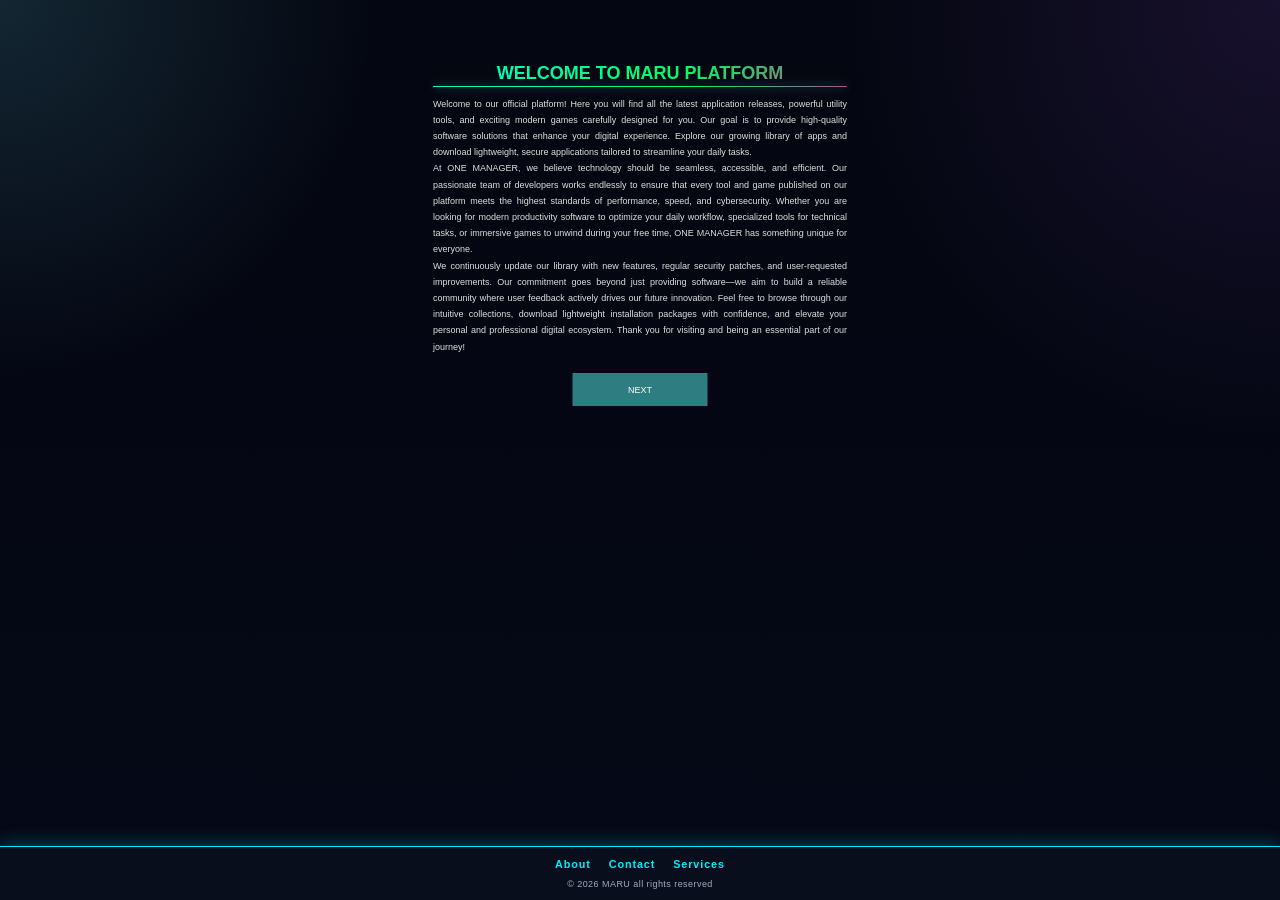
==== index.html @ 78927ab8 "Add files via upload" ====
<!DOCTYPE html>
<html lang="en">
<head>
<meta charset="UTF-8">
  <link rel="icon" type="image/webp" href="icon.webp">
<meta name="viewport" content="width=device-width, initial-scale=1.0">
<title>Home - MARU</title>
  <meta name="description" content="Explore and download top apps, utility tools, and exciting games created by ONE MANAGER.">
<meta name="keywords" content="ONE MANAGER, Apps, Utility Tools, Android Apps, Games">
<meta name="author" content="one manager">

<meta property="og:title" content="ONE MANAGER APPS">
<meta property="og:description" content="Discover powerful apps, utility tools, and modern games.">
<meta property="og:image" content="https://one-manager.github.io/com/icon.webp">
    <meta property="og:type" content="website">

  

<style>
*{
    margin:0;  
    box-sizing:border-box;
    font-family:Arial, sans-serif;
}

body{
    background:  
      radial-gradient(circle at top left, rgba(110,231,255,.14), transparent 24%),  
      radial-gradient(circle at top right, rgba(168,85,247,.12), transparent 28%),  
      linear-gradient(180deg, #040711 0%, #050816 100%);
    color:#fff;
    min-height: 100vh;
    display: flex;
    justify-content: center;
}

#content{
    height: 50vh;
    width: 50vh;
    margin:5vh 2vh;
    padding: 1vh;
}

.card{
    background: transparent;
    padding: 1vh;
}

/* --- Multi-color Moving Neon Text & Underline Animation --- */
.card h1 {
    text-align: center;
    margin-bottom: 1vh;
    font-size: 2vh;
    text-transform: uppercase;
    font-weight: bold;
    padding-bottom: .30vh;
    position: relative;
    display: inline-block;
    width: 100%;

    /* Neon Gradient for Text */
    background: linear-gradient(115deg, #00ffd5, #00ff66, #ff0099, #ff0000, #0000ff, #00ffd5);
    background-size: 300% 300%;
    -webkit-background-clip: text;
    -webkit-text-fill-color: transparent;
    animation: neonFlow 4s linear infinite;
}

/* Multi-color Moving Neon Underline */
.card h1::after {
    content: '';
    position: absolute;
    bottom: 0;
    left: 0;
    width: 100%;
    height: .10vh;
    border-radius: 2px;
    background: linear-gradient(115deg, #00ffd5, #00ff66, #ff0099, #ff0000, #0000ff, #00ffd5);
    background-size: 300% 300%;
    box-shadow: 0 0 10px rgba(0, 255, 213, 0.7), 0 0 20px rgba(255, 0, 153, 0.5);
    animation: neonFlow 4s linear infinite;
}

/* Keyframes for Left-to-Right Angle Movement */
@keyframes neonFlow {
    0% {
        background-position: 0% 50%;
    }
    100% {
        background-position: 300% 50%;
    }
}

.card p{
    line-height: 1.8;
    color: #e0e0e0;
    font-size: 1vh;
    text-align: justify;
}



  .btn_apps {
    position: absolute;   
    width: 15vh;
    margin: 1vh 0;
    left: 50%;
    transform: translateX(-50%);
    aspect-ratio: 20/5;
    background: rgba(55,155,157,.8);
    border: none;
    font-size: 1vh;
    text-transform: uppercase;
    color: #fff;
  }
  .btn_apps:active {
    opacity: .5;
  }
</style>

</head>
<body>



<div id="content">
    <div class="card">
    <h1>Welcome To MARU Platform</h1>
    <p>Welcome to our official platform! Here you will find all the latest application releases, powerful utility tools, and exciting modern games carefully designed for you. Our goal is to provide high-quality software solutions that enhance your digital experience. Explore our growing library of apps and download lightweight, secure applications tailored to streamline your daily tasks.</p>
    
    <p>At ONE MANAGER, we believe technology should be seamless, accessible, and efficient. Our passionate team of developers works endlessly to ensure that every tool and game published on our platform meets the highest standards of performance, speed, and cybersecurity. Whether you are looking for modern productivity software to optimize your daily workflow, specialized tools for technical tasks, or immersive games to unwind during your free time, ONE MANAGER has something unique for everyone.</p>

    <p>We continuously update our library with new features, regular security patches, and user-requested improvements. Our commitment goes beyond just providing software—we aim to build a reliable community where user feedback actively drives our future innovation. Feel free to browse through our intuitive collections, download lightweight installation packages with confidence, and elevate your personal and professional digital ecosystem. Thank you for visiting and being an essential part of our journey!</p>
</div>

  <button class="btn_apps" onclick="location.href = 'apps.html'">next</button>
</div>    
    <script src="footer.js"></script>

<script>
    
</script>

</body>
</html>
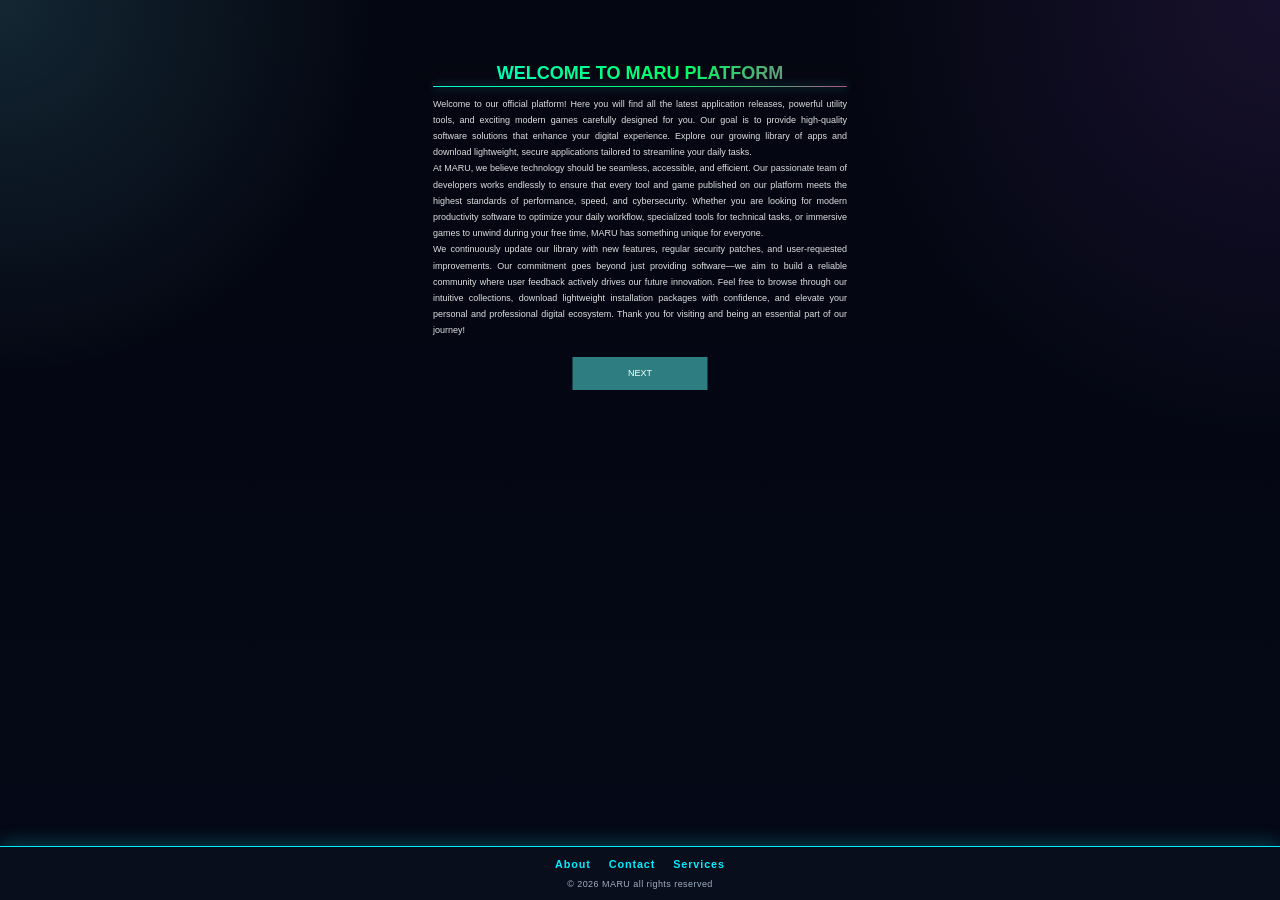
==== commit 05752550: "Update index.html" ====
--- a/index.html
+++ b/index.html
@@ -5,13 +5,13 @@
   <link rel="icon" type="image/webp" href="icon.webp">
 <meta name="viewport" content="width=device-width, initial-scale=1.0">
 <title>Home - MARU</title>
-  <meta name="description" content="Explore and download top apps, utility tools, and exciting games created by ONE MANAGER.">
-<meta name="keywords" content="ONE MANAGER, Apps, Utility Tools, Android Apps, Games">
-<meta name="author" content="one manager">
+  <meta name="description" content="Explore and download top apps, utility tools, and exciting games created by MARU.">
+<meta name="keywords" content="MARU, Apps, Utility Tools, Android Apps, Games">
+<meta name="author" content="MARU">
 
-<meta property="og:title" content="ONE MANAGER APPS">
+<meta property="og:title" content="MARU APPS">
 <meta property="og:description" content="Discover powerful apps, utility tools, and modern games.">
-<meta property="og:image" content="https://one-manager.github.io/com/icon.webp">
+<meta property="og:image" content="https://one-manager.github.io/icon.webp">
     <meta property="og:type" content="website">
 
   
@@ -128,7 +128,7 @@
     <h1>Welcome To MARU Platform</h1>
     <p>Welcome to our official platform! Here you will find all the latest application releases, powerful utility tools, and exciting modern games carefully designed for you. Our goal is to provide high-quality software solutions that enhance your digital experience. Explore our growing library of apps and download lightweight, secure applications tailored to streamline your daily tasks.</p>
     
-    <p>At ONE MANAGER, we believe technology should be seamless, accessible, and efficient. Our passionate team of developers works endlessly to ensure that every tool and game published on our platform meets the highest standards of performance, speed, and cybersecurity. Whether you are looking for modern productivity software to optimize your daily workflow, specialized tools for technical tasks, or immersive games to unwind during your free time, ONE MANAGER has something unique for everyone.</p>
+    <p>At MARU, we believe technology should be seamless, accessible, and efficient. Our passionate team of developers works endlessly to ensure that every tool and game published on our platform meets the highest standards of performance, speed, and cybersecurity. Whether you are looking for modern productivity software to optimize your daily workflow, specialized tools for technical tasks, or immersive games to unwind during your free time, MARU has something unique for everyone.</p>
 
     <p>We continuously update our library with new features, regular security patches, and user-requested improvements. Our commitment goes beyond just providing software—we aim to build a reliable community where user feedback actively drives our future innovation. Feel free to browse through our intuitive collections, download lightweight installation packages with confidence, and elevate your personal and professional digital ecosystem. Thank you for visiting and being an essential part of our journey!</p>
 </div>
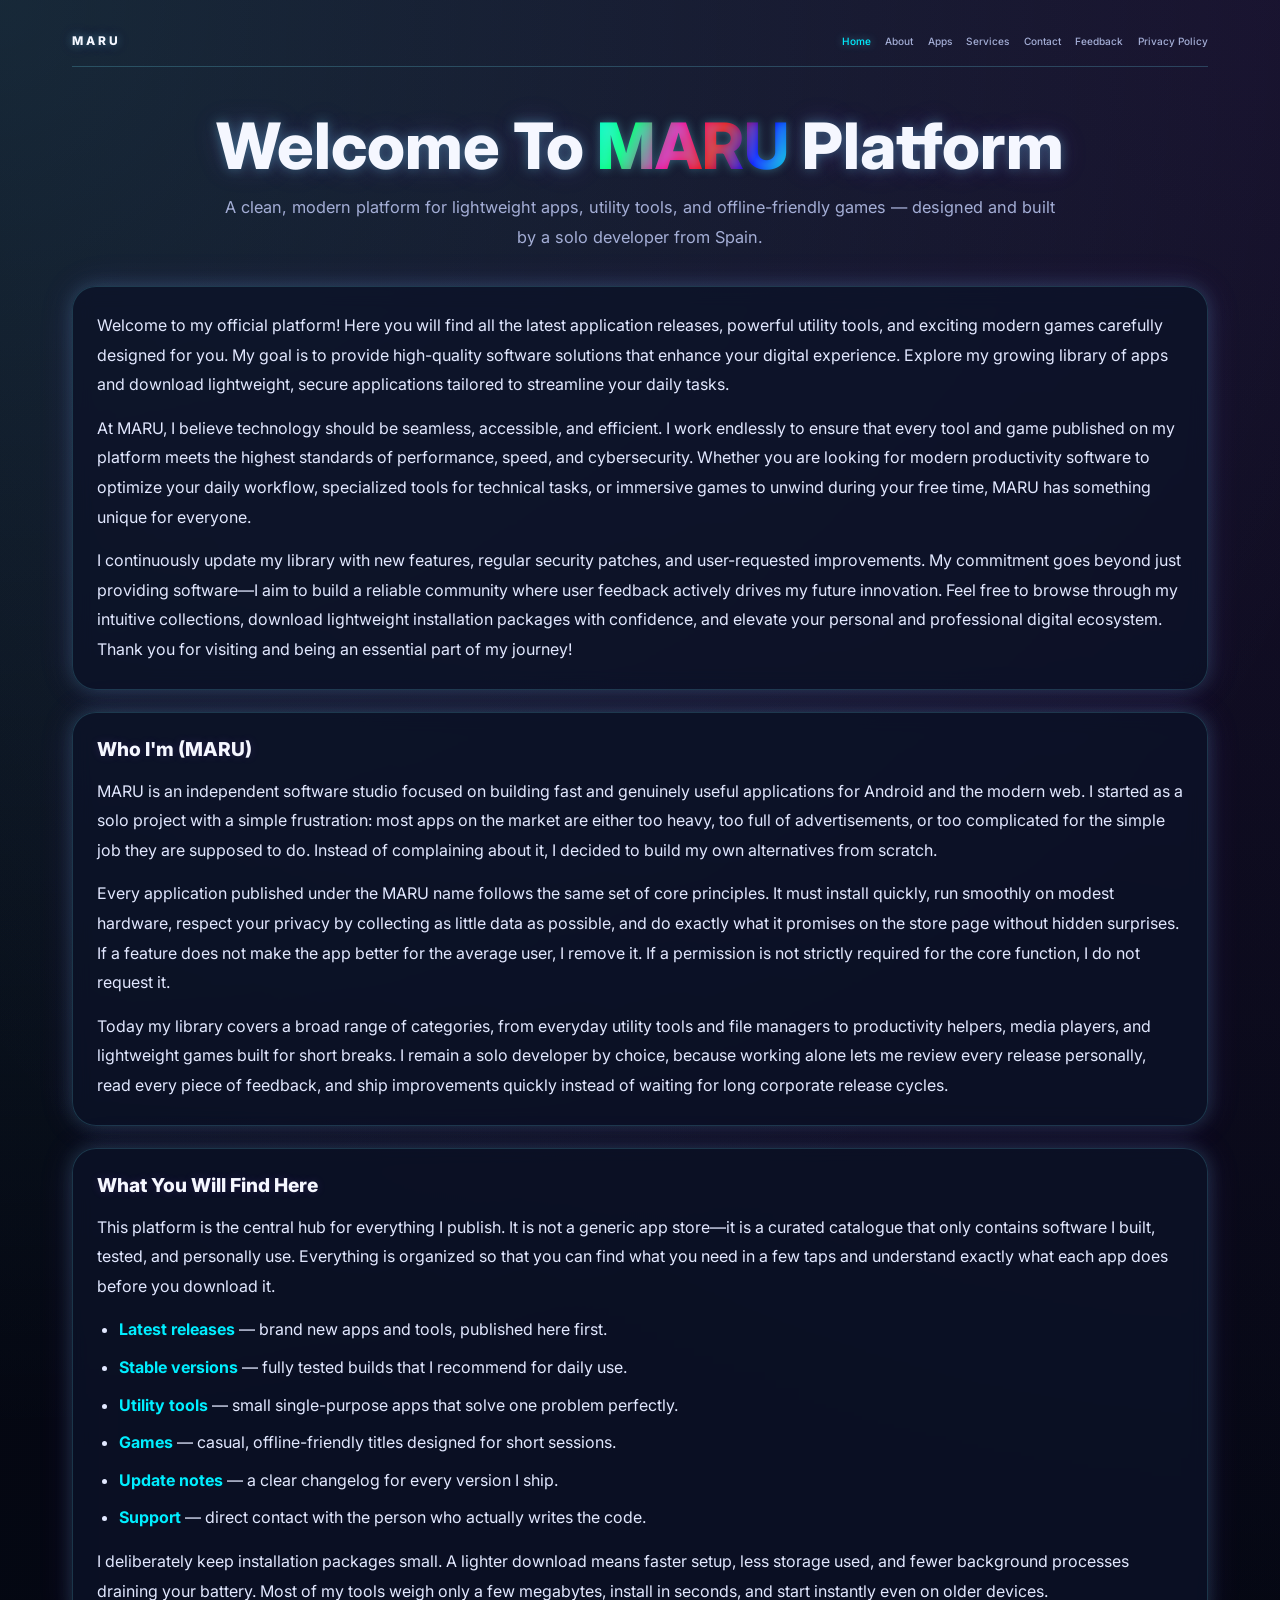
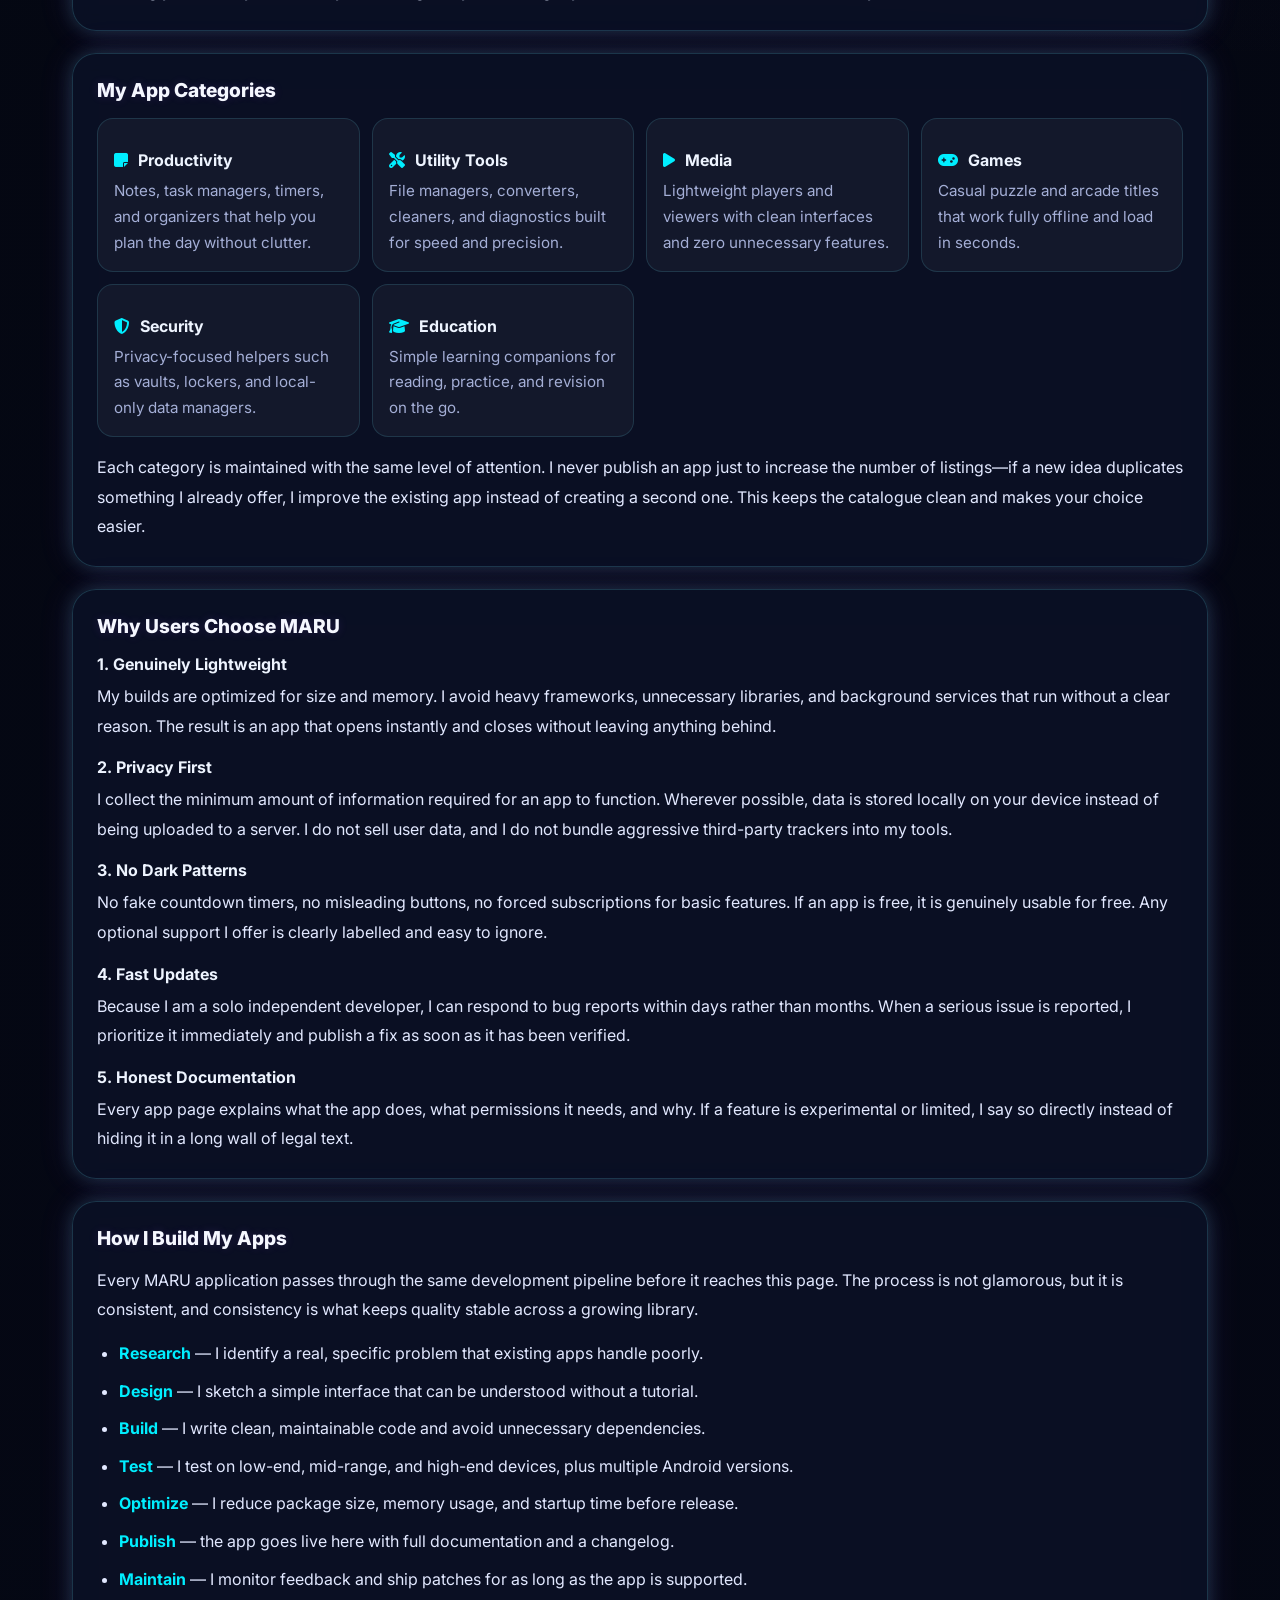
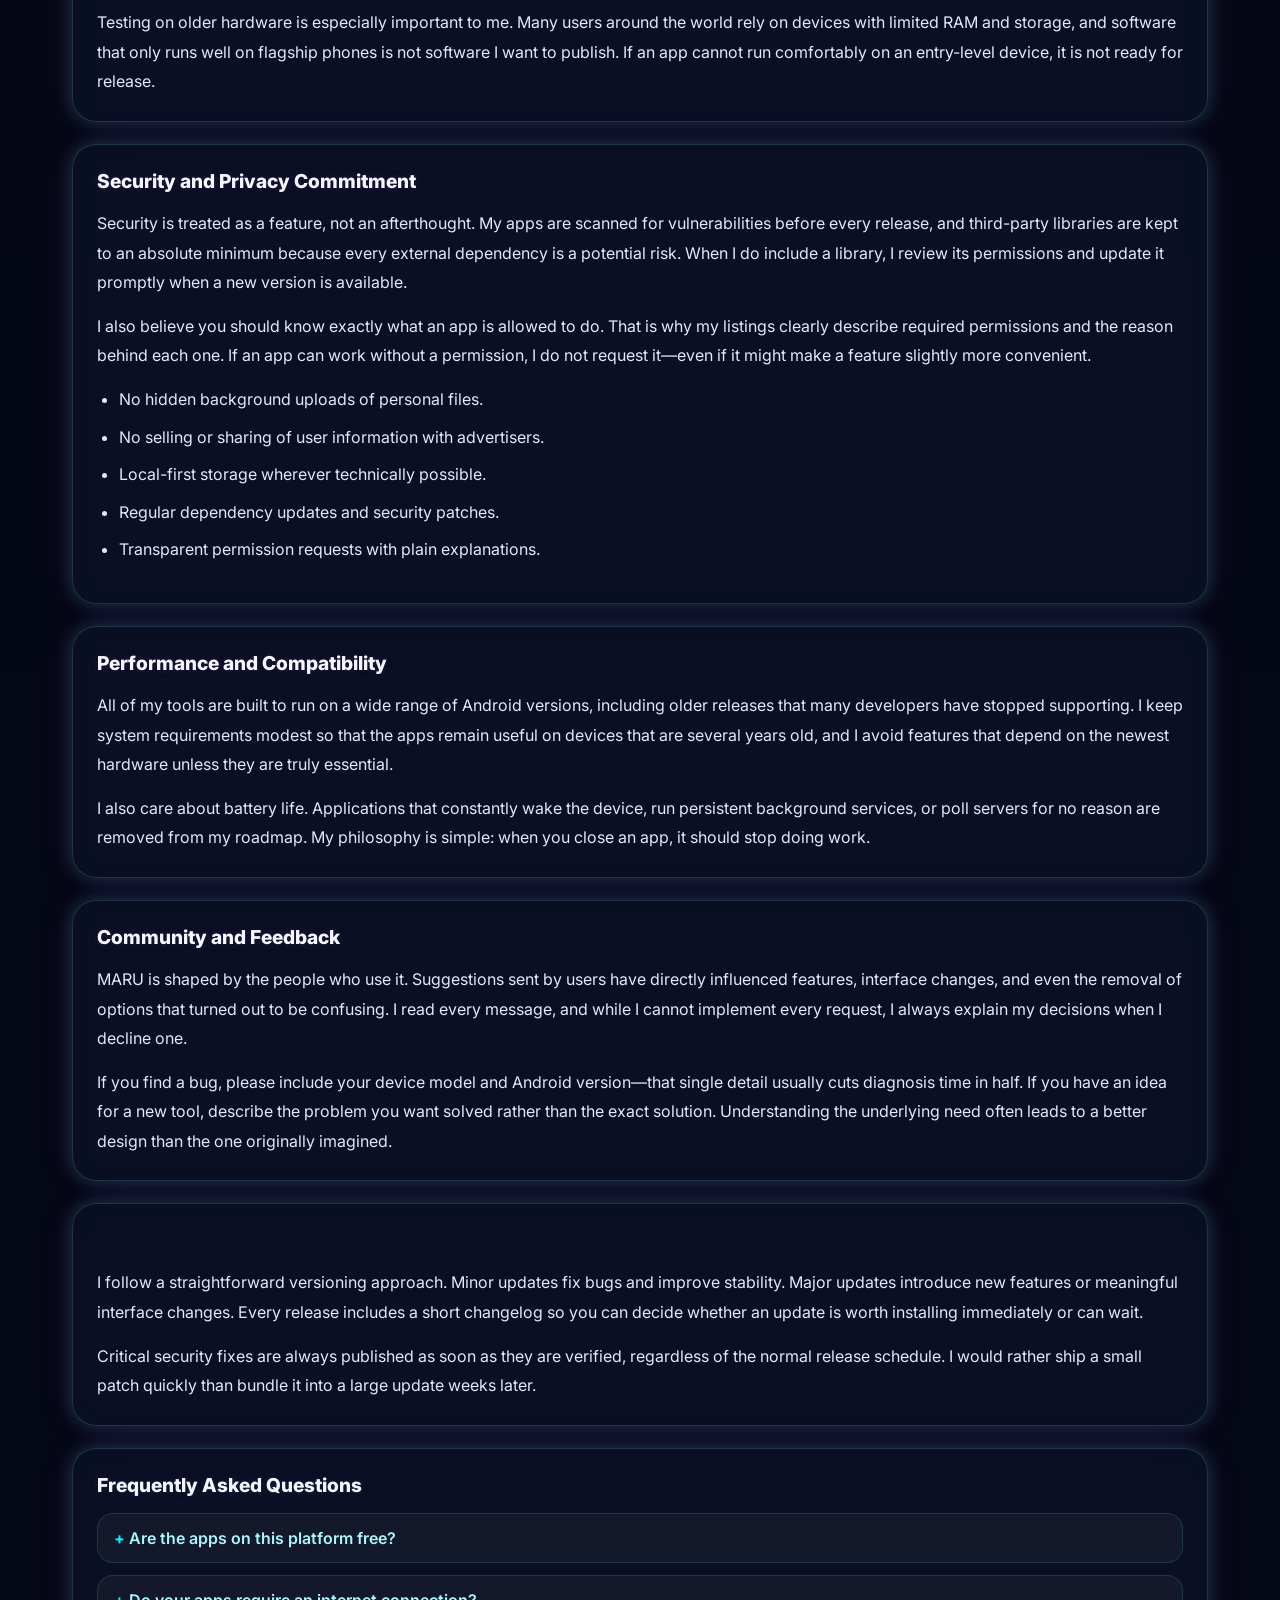
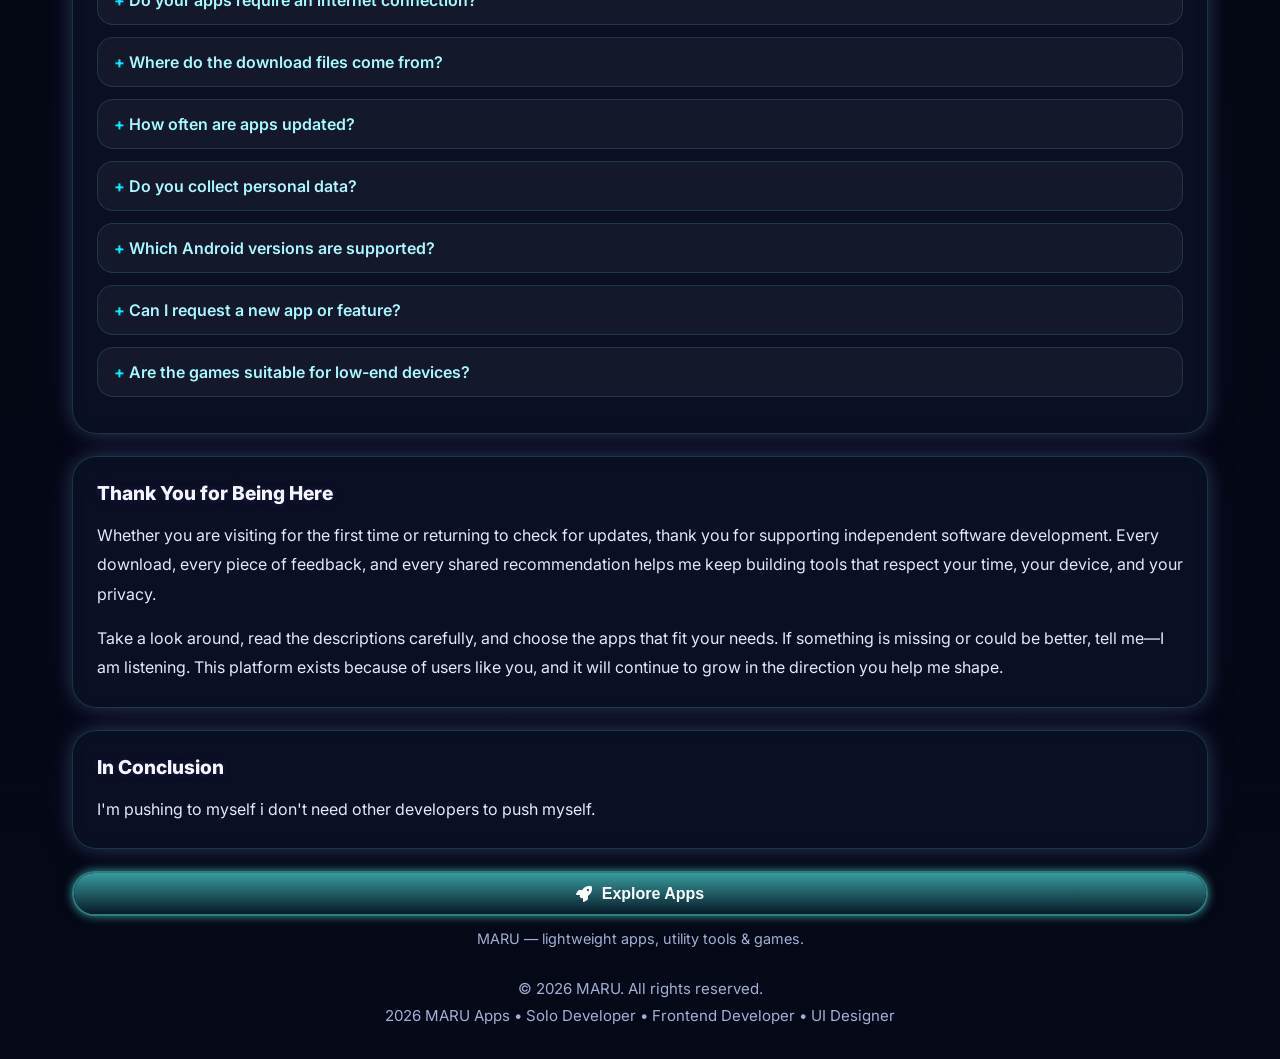
==== commit b299d848: "Add files via upload" ====
--- a/index.html
+++ b/index.html
@@ -1,6 +1,8 @@
 <!DOCTYPE html>
 <html lang="en">
 <head>
+    <script async src="https://pagead2.googlesyndication.com/pagead/js/adsbygoogle.js?client=ca-pub-3548833231206197"
+     crossorigin="anonymous"></script>
 <meta charset="UTF-8">
   <link rel="icon" type="image/webp" href="icon.webp">
 <meta name="viewport" content="width=device-width, initial-scale=1.0">
@@ -12,134 +14,405 @@
 <meta property="og:title" content="MARU APPS">
 <meta property="og:description" content="Discover powerful apps, utility tools, and modern games.">
 <meta property="og:image" content="https://one-manager.github.io/icon.webp">
-    <meta property="og:type" content="website">
-
-  
-
-<style>
-*{
-    margin:0;  
-    box-sizing:border-box;
-    font-family:Arial, sans-serif;
-}
-
-body{
-    background:  
-      radial-gradient(circle at top left, rgba(110,231,255,.14), transparent 24%),  
-      radial-gradient(circle at top right, rgba(168,85,247,.12), transparent 28%),  
-      linear-gradient(180deg, #040711 0%, #050816 100%);
-    color:#fff;
-    min-height: 100vh;
-    display: flex;
-    justify-content: center;
-}
-
-#content{
-    height: 50vh;
-    width: 50vh;
-    margin:5vh 2vh;
-    padding: 1vh;
-}
-
-.card{
-    background: transparent;
-    padding: 1vh;
-}
-
-/* --- Multi-color Moving Neon Text & Underline Animation --- */
-.card h1 {
-    text-align: center;
-    margin-bottom: 1vh;
-    font-size: 2vh;
-    text-transform: uppercase;
-    font-weight: bold;
-    padding-bottom: .30vh;
-    position: relative;
-    display: inline-block;
-    width: 100%;
-
-    /* Neon Gradient for Text */
-    background: linear-gradient(115deg, #00ffd5, #00ff66, #ff0099, #ff0000, #0000ff, #00ffd5);
-    background-size: 300% 300%;
-    -webkit-background-clip: text;
-    -webkit-text-fill-color: transparent;
-    animation: neonFlow 4s linear infinite;
-}
-
-/* Multi-color Moving Neon Underline */
-.card h1::after {
-    content: '';
-    position: absolute;
-    bottom: 0;
-    left: 0;
-    width: 100%;
-    height: .10vh;
-    border-radius: 2px;
-    background: linear-gradient(115deg, #00ffd5, #00ff66, #ff0099, #ff0000, #0000ff, #00ffd5);
-    background-size: 300% 300%;
-    box-shadow: 0 0 10px rgba(0, 255, 213, 0.7), 0 0 20px rgba(255, 0, 153, 0.5);
-    animation: neonFlow 4s linear infinite;
-}
-
-/* Keyframes for Left-to-Right Angle Movement */
-@keyframes neonFlow {
-    0% {
-        background-position: 0% 50%;
-    }
-    100% {
-        background-position: 300% 50%;
-    }
-}
-
-.card p{
-    line-height: 1.8;
-    color: #e0e0e0;
-    font-size: 1vh;
-    text-align: justify;
-}
-
-
-
-  .btn_apps {
-    position: absolute;   
-    width: 15vh;
-    margin: 1vh 0;
-    left: 50%;
-    transform: translateX(-50%);
-    aspect-ratio: 20/5;
-    background: rgba(55,155,157,.8);
-    border: none;
-    font-size: 1vh;
-    text-transform: uppercase;
-    color: #fff;
-  }
-  .btn_apps:active {
-    opacity: .5;
-  }
-</style>
-
+<meta property="og:type" content="website">
+
+  <!-- Fonts + Font Awesome (same as about.html) -->
+  <link rel="preconnect" href="https://fonts.googleapis.com">
+  <link rel="preconnect" href="https://fonts.gstatic.com" crossorigin>
+  <link href="https://fonts.googleapis.com/css2?family=Inter:wght@300;400;500;600;700;800&display=swap" rel="stylesheet">
+  <link rel="stylesheet" href="https://cdnjs.cloudflare.com/ajax/libs/font-awesome/6.5.0/css/all.min.css">
+
+  <!-- about.css -->
+  <link rel="stylesheet" href="main.css"/>
+
+  <style>
+    /* Active nav */
+    .nav a.active{
+      color: var(--neon);
+      text-shadow: 0 0 8px rgba(110,231,255,.45);
+    }
+
+    /* Card spacing between paragraphs */
+    .card .text{ margin-bottom: 14px; }
+    .card .text:last-child{ margin-bottom: 0; }
+
+    /* h3 inside cards */
+    .card h3{
+      font-size: 1rem;
+      font-weight: 700;
+      margin: 16px 0 8px;
+      color: #eef4ff;
+    }
+    .card h3 i{ color: var(--neon); margin-right: 6px; }
+
+    /* UL lists inside cards */
+    .card ul{
+      padding-left: 22px;
+      margin: 10px 0 14px;
+      color: #e2e8ff;
+      line-height: 1.85;
+      font-size: 1rem;
+    }
+    .card ul li{ margin-bottom: 8px; }
+    .card ul li strong{ color: var(--neon); }
+
+    /* FAQ details */
+    .card details{
+      background: rgba(255,255,255,.04);
+      border: 1px solid rgba(110,231,255,.14);
+      border-radius: 16px;
+      padding: 14px 16px;
+      margin-bottom: 12px;
+    }
+    .card details[open]{
+      border-color: rgba(0,255,213,.4);
+      box-shadow: 0 0 14px rgba(0,255,213,.08);
+    }
+    .card summary{
+      cursor: pointer;
+      font-weight: 600;
+      color: #a9f7ff;
+      list-style: none;
+      outline: none;
+    }
+    .card summary::-webkit-details-marker{ display: none; }
+    .card summary::before{ content: '+ '; color: var(--neon); font-weight: 700; }
+    .card details[open] summary::before{ content: '– '; }
+    .card details p{
+      margin: 10px 0 0;
+      color: var(--muted);
+      line-height: 1.75;
+      font-size: .95rem;
+    }
+
+    /* Categories multi-column */
+    .card .list.categories{
+      grid-template-columns: repeat(auto-fit, minmax(220px, 1fr));
+    }
+  </style>
 </head>
 <body>
 
-
-
-<div id="content">
-    <div class="card">
-    <h1>Welcome To MARU Platform</h1>
-    <p>Welcome to our official platform! Here you will find all the latest application releases, powerful utility tools, and exciting modern games carefully designed for you. Our goal is to provide high-quality software solutions that enhance your digital experience. Explore our growing library of apps and download lightweight, secure applications tailored to streamline your daily tasks.</p>
-    
-    <p>At MARU, we believe technology should be seamless, accessible, and efficient. Our passionate team of developers works endlessly to ensure that every tool and game published on our platform meets the highest standards of performance, speed, and cybersecurity. Whether you are looking for modern productivity software to optimize your daily workflow, specialized tools for technical tasks, or immersive games to unwind during your free time, MARU has something unique for everyone.</p>
-
-    <p>We continuously update our library with new features, regular security patches, and user-requested improvements. Our commitment goes beyond just providing software—we aim to build a reliable community where user feedback actively drives our future innovation. Feel free to browse through our intuitive collections, download lightweight installation packages with confidence, and elevate your personal and professional digital ecosystem. Thank you for visiting and being an essential part of our journey!</p>
+<div class="container">
+
+    <!-- ================= TOPBAR (100% about.html) ================= -->
+    <div class="topbar">
+        <div class="logo">MARU</div>
+        <div class="nav">
+            <a href="index.html" class="active">Home</a>
+            <a href="about.html">About</a>
+            <a href="apps.html">Apps</a>
+            <a href="services.html">Services</a>
+            <a href="contact.html">Contact</a>
+            <a href="feedback.html">Feedback</a>
+          <a href="privacypolicy.html">Privacy Policy</a>
+        </div>
+    </div>
+
+    <!-- ================= HERO ================= -->
+    <section class="hero">
+        <h1 class="we">Welcome To <span class="highlight">MARU</span> Platform</h1>
+        <p>A clean, modern platform for lightweight apps, utility tools, and offline-friendly games — designed and built by a solo developer from Spain.</p>
+    </section>
+
+    <!-- ================= 1. WELCOME INTRO ================= -->
+    <section class="grid" style="grid-template-columns:1fr">
+        <div class="card">
+            <p class="text">Welcome to my official platform! Here you will find all the latest application releases, powerful utility tools, and exciting modern games carefully designed for you. My goal is to provide high-quality software solutions that enhance your digital experience. Explore my growing library of apps and download lightweight, secure applications tailored to streamline your daily tasks.</p>
+
+            <p class="text">At MARU, I believe technology should be seamless, accessible, and efficient. I work endlessly to ensure that every tool and game published on my platform meets the highest standards of performance, speed, and cybersecurity. Whether you are looking for modern productivity software to optimize your daily workflow, specialized tools for technical tasks, or immersive games to unwind during your free time, MARU has something unique for everyone.</p>
+
+            <p class="text">I continuously update my library with new features, regular security patches, and user-requested improvements. My commitment goes beyond just providing software&mdash;I aim to build a reliable community where user feedback actively drives my future innovation. Feel free to browse through my intuitive collections, download lightweight installation packages with confidence, and elevate your personal and professional digital ecosystem. Thank you for visiting and being an essential part of my journey!</p>
+        </div>
+    </section>
+
+    <!-- ================= 2. WHO I'M ================= -->
+    <section class="grid" style="grid-template-columns:1fr;margin-top:22px;">
+        <div class="card">
+            <h2 class="section-title">Who I'm (MARU)</h2>
+
+            <p class="text">MARU is an independent software studio focused on building fast and genuinely useful applications for Android and the modern web. I started as a solo project with a simple frustration: most apps on the market are either too heavy, too full of advertisements, or too complicated for the simple job they are supposed to do. Instead of complaining about it, I decided to build my own alternatives from scratch.</p>
+
+            <p class="text">Every application published under the MARU name follows the same set of core principles. It must install quickly, run smoothly on modest hardware, respect your privacy by collecting as little data as possible, and do exactly what it promises on the store page without hidden surprises. If a feature does not make the app better for the average user, I remove it. If a permission is not strictly required for the core function, I do not request it.</p>
+
+            <p class="text">Today my library covers a broad range of categories, from everyday utility tools and file managers to productivity helpers, media players, and lightweight games built for short breaks. I remain a solo developer by choice, because working alone lets me review every release personally, read every piece of feedback, and ship improvements quickly instead of waiting for long corporate release cycles.</p>
+        </div>
+    </section>
+
+    <!-- ================= 3. WHAT YOU WILL FIND ================= -->
+    <section class="grid" style="grid-template-columns:1fr;margin-top:22px;">
+        <div class="card">
+            <h2 class="section-title">What You Will Find Here</h2>
+
+            <p class="text">This platform is the central hub for everything I publish. It is not a generic app store&mdash;it is a curated catalogue that only contains software I built, tested, and personally use. Everything is organized so that you can find what you need in a few taps and understand exactly what each app does before you download it.</p>
+
+            <ul>
+                <li><strong>Latest releases</strong> &mdash; brand new apps and tools, published here first.</li>
+                <li><strong>Stable versions</strong> &mdash; fully tested builds that I recommend for daily use.</li>
+                <li><strong>Utility tools</strong> &mdash; small single-purpose apps that solve one problem perfectly.</li>
+                <li><strong>Games</strong> &mdash; casual, offline-friendly titles designed for short sessions.</li>
+                <li><strong>Update notes</strong> &mdash; a clear changelog for every version I ship.</li>
+                <li><strong>Support</strong> &mdash; direct contact with the person who actually writes the code.</li>
+            </ul>
+
+            <p class="text">I deliberately keep installation packages small. A lighter download means faster setup, less storage used, and fewer background processes draining your battery. Most of my tools weigh only a few megabytes, install in seconds, and start instantly even on older devices.</p>
+        </div>
+    </section>
+
+    <!-- ================= 4. CATEGORIES ================= -->
+    <section class="grid" style="grid-template-columns:1fr;margin-top:22px;">
+        <div class="card">
+            <h2 class="section-title">My App Categories</h2>
+
+            <div class="list categories">
+                <div class="item">
+                    <h3><i class="fas fa-note-sticky"></i> Productivity</h3>
+                    <p>Notes, task managers, timers, and organizers that help you plan the day without clutter.</p>
+                </div>
+                <div class="item">
+                    <h3><i class="fas fa-screwdriver-wrench"></i> Utility Tools</h3>
+                    <p>File managers, converters, cleaners, and diagnostics built for speed and precision.</p>
+                </div>
+                <div class="item">
+                    <h3><i class="fas fa-play"></i> Media</h3>
+                    <p>Lightweight players and viewers with clean interfaces and zero unnecessary features.</p>
+                </div>
+                <div class="item">
+                    <h3><i class="fas fa-gamepad"></i> Games</h3>
+                    <p>Casual puzzle and arcade titles that work fully offline and load in seconds.</p>
+                </div>
+                <div class="item">
+                    <h3><i class="fas fa-shield-halved"></i> Security</h3>
+                    <p>Privacy-focused helpers such as vaults, lockers, and local-only data managers.</p>
+                </div>
+                <div class="item">
+                    <h3><i class="fas fa-graduation-cap"></i> Education</h3>
+                    <p>Simple learning companions for reading, practice, and revision on the go.</p>
+                </div>
+            </div>
+
+            <p class="text" style="margin-top:16px;">Each category is maintained with the same level of attention. I never publish an app just to increase the number of listings&mdash;if a new idea duplicates something I already offer, I improve the existing app instead of creating a second one. This keeps the catalogue clean and makes your choice easier.</p>
+        </div>
+    </section>
+
+    <!-- ================= 5. WHY CHOOSE ================= -->
+    <section class="grid" style="grid-template-columns:1fr;margin-top:22px;">
+        <div class="card">
+            <h2 class="section-title">Why Users Choose MARU</h2>
+
+            <h3>1. Genuinely Lightweight</h3>
+            <p class="text">My builds are optimized for size and memory. I avoid heavy frameworks, unnecessary libraries, and background services that run without a clear reason. The result is an app that opens instantly and closes without leaving anything behind.</p>
+
+            <h3>2. Privacy First</h3>
+            <p class="text">I collect the minimum amount of information required for an app to function. Wherever possible, data is stored locally on your device instead of being uploaded to a server. I do not sell user data, and I do not bundle aggressive third-party trackers into my tools.</p>
+
+            <h3>3. No Dark Patterns</h3>
+            <p class="text">No fake countdown timers, no misleading buttons, no forced subscriptions for basic features. If an app is free, it is genuinely usable for free. Any optional support I offer is clearly labelled and easy to ignore.</p>
+
+            <h3>4. Fast Updates</h3>
+            <p class="text">Because I am a solo independent developer, I can respond to bug reports within days rather than months. When a serious issue is reported, I prioritize it immediately and publish a fix as soon as it has been verified.</p>
+
+            <h3>5. Honest Documentation</h3>
+            <p class="text">Every app page explains what the app does, what permissions it needs, and why. If a feature is experimental or limited, I say so directly instead of hiding it in a long wall of legal text.</p>
+        </div>
+    </section>
+
+    <!-- ================= 6. HOW I BUILD ================= -->
+    <section class="grid" style="grid-template-columns:1fr;margin-top:22px;">
+        <div class="card">
+            <h2 class="section-title">How I Build My Apps</h2>
+
+            <p class="text">Every MARU application passes through the same development pipeline before it reaches this page. The process is not glamorous, but it is consistent, and consistency is what keeps quality stable across a growing library.</p>
+
+            <ul>
+                <li><strong>Research</strong> &mdash; I identify a real, specific problem that existing apps handle poorly.</li>
+                <li><strong>Design</strong> &mdash; I sketch a simple interface that can be understood without a tutorial.</li>
+                <li><strong>Build</strong> &mdash; I write clean, maintainable code and avoid unnecessary dependencies.</li>
+                <li><strong>Test</strong> &mdash; I test on low-end, mid-range, and high-end devices, plus multiple Android versions.</li>
+                <li><strong>Optimize</strong> &mdash; I reduce package size, memory usage, and startup time before release.</li>
+                <li><strong>Publish</strong> &mdash; the app goes live here with full documentation and a changelog.</li>
+                <li><strong>Maintain</strong> &mdash; I monitor feedback and ship patches for as long as the app is supported.</li>
+            </ul>
+
+            <p class="text">Testing on older hardware is especially important to me. Many users around the world rely on devices with limited RAM and storage, and software that only runs well on flagship phones is not software I want to publish. If an app cannot run comfortably on an entry-level device, it is not ready for release.</p>
+        </div>
+    </section>
+
+    <!-- ================= 7. SECURITY ================= -->
+    <section class="grid" style="grid-template-columns:1fr;margin-top:22px;">
+        <div class="card">
+            <h2 class="section-title">Security and Privacy Commitment</h2>
+
+            <p class="text">Security is treated as a feature, not an afterthought. My apps are scanned for vulnerabilities before every release, and third-party libraries are kept to an absolute minimum because every external dependency is a potential risk. When I do include a library, I review its permissions and update it promptly when a new version is available.</p>
+
+            <p class="text">I also believe you should know exactly what an app is allowed to do. That is why my listings clearly describe required permissions and the reason behind each one. If an app can work without a permission, I do not request it&mdash;even if it might make a feature slightly more convenient.</p>
+
+            <ul>
+                <li>No hidden background uploads of personal files.</li>
+                <li>No selling or sharing of user information with advertisers.</li>
+                <li>Local-first storage wherever technically possible.</li>
+                <li>Regular dependency updates and security patches.</li>
+                <li>Transparent permission requests with plain explanations.</li>
+            </ul>
+        </div>
+    </section>
+
+    <!-- ================= 8. PERFORMANCE ================= -->
+    <section class="grid" style="grid-template-columns:1fr;margin-top:22px;">
+        <div class="card">
+            <h2 class="section-title">Performance and Compatibility</h2>
+
+            <p class="text">All of my tools are built to run on a wide range of Android versions, including older releases that many developers have stopped supporting. I keep system requirements modest so that the apps remain useful on devices that are several years old, and I avoid features that depend on the newest hardware unless they are truly essential.</p>
+
+            <p class="text">I also care about battery life. Applications that constantly wake the device, run persistent background services, or poll servers for no reason are removed from my roadmap. My philosophy is simple: when you close an app, it should stop doing work.</p>
+        </div>
+    </section>
+
+    <!-- ================= 9. COMMUNITY ================= -->
+    <section class="grid" style="grid-template-columns:1fr;margin-top:22px;">
+        <div class="card">
+            <h2 class="section-title">Community and Feedback</h2>
+
+            <p class="text">MARU is shaped by the people who use it. Suggestions sent by users have directly influenced features, interface changes, and even the removal of options that turned out to be confusing. I read every message, and while I cannot implement every request, I always explain my decisions when I decline one.</p>
+
+            <p class="text">If you find a bug, please include your device model and Android version&mdash;that single detail usually cuts diagnosis time in half. If you have an idea for a new tool, describe the problem you want solved rather than the exact solution. Understanding the underlying need often leads to a better design than the one originally imagined.</p>
+        </div>
+    </section>
+
+    <!-- ================= 10. UPDATES ================= -->
+    <section class="grid" style="grid-template-columns:1fr;margin-top:22px;">
+        <div class="card">
+            <h2 class="section-title">Updates and Versioning</h2>
+
+            <p class="text">I follow a straightforward versioning approach. Minor updates fix bugs and improve stability. Major updates introduce new features or meaningful interface changes. Every release includes a short changelog so you can decide whether an update is worth installing immediately or can wait.</p>
+
+            <p class="text">Critical security fixes are always published as soon as they are verified, regardless of the normal release schedule. I would rather ship a small patch quickly than bundle it into a large update weeks later.</p>
+        </div>
+    </section>
+
+    <!-- ================= 11. FAQ ================= -->
+    <section class="grid" style="grid-template-columns:1fr;margin-top:22px;">
+        <div class="card">
+            <h2 class="section-title">Frequently Asked Questions</h2>
+
+            <details>
+                <summary>Are the apps on this platform free?</summary>
+                <p>Most of my applications are free to download and use. A few larger projects may offer optional features, but the core functionality is always accessible without payment. Any paid element is clearly labelled before you download.</p>
+            </details>
+
+            <details>
+                <summary>Do your apps require an internet connection?</summary>
+                <p>No. The majority of my tools and games work completely offline. A connection may be needed only for optional features such as update checks or online leaderboards.</p>
+            </details>
+
+            <details>
+                <summary>Where do the download files come from?</summary>
+                <p>Every installation package is built and signed by me and hosted on my own official links. I do not distribute modified or repackaged versions through third-party mirrors.</p>
+            </details>
+
+            <details>
+                <summary>How often are apps updated?</summary>
+                <p>I aim for regular maintenance releases and publish critical fixes as soon as they are ready. The changelog on each app page lists exactly what changed in every version.</p>
+            </details>
+
+            <details>
+                <summary>Do you collect personal data?</summary>
+                <p>I keep data collection to the minimum required for an app to function. Where possible, information stays on your device. I do not sell user data to third parties.</p>
+            </details>
+
+            <details>
+                <summary>Which Android versions are supported?</summary>
+                <p>Support varies by app, but most of my tools are built to run on older Android versions as well as the latest releases. The exact minimum requirement is listed on each app page.</p>
+            </details>
+
+            <details>
+                <summary>Can I request a new app or feature?</summary>
+                <p>Yes. Feedback is always welcome. Describe the problem you want solved and I will review it. Many of my current features started as user suggestions.</p>
+            </details>
+
+            <details>
+                <summary>Are the games suitable for low-end devices?</summary>
+                <p>Yes. My games are intentionally lightweight, load quickly, and are designed to run smoothly on entry-level hardware without long loading screens.</p>
+            </details>
+        </div>
+    </section>
+
+    <!-- ================= 12. THANK YOU ================= -->
+    <section class="grid" style="grid-template-columns:1fr;margin-top:22px;">
+        <div class="card">
+            <h2 class="section-title">Thank You for Being Here</h2>
+
+            <p class="text">Whether you are visiting for the first time or returning to check for updates, thank you for supporting independent software development. Every download, every piece of feedback, and every shared recommendation helps me keep building tools that respect your time, your device, and your privacy.</p>
+
+            <p class="text">Take a look around, read the descriptions carefully, and choose the apps that fit your needs. If something is missing or could be better, tell me&mdash;I am listening. This platform exists because of users like you, and it will continue to grow in the direction you help me shape.</p>
+        </div>
+    </section>
+
+    <!-- ================= 13. IN CONCLUSION ================= -->
+    <section class="grid" style="grid-template-columns:1fr;margin-top:22px;">
+        <div class="card">
+            <h2 class="section-title">In Conclusion</h2>
+
+            <p class="text">I'm pushing to myself i don't need other developers to push myself.</p>
+        </div>
+    </section>
+
+    <!-- ================= CTA ================= -->
+    <button onclick="location.href = 'apps.html'" class="submit-btn" style="display:flex;align-items:center;justify-content:center;gap:10px;text-decoration:none;margin-top:22px;">
+        <i class="fas fa-rocket"></i> Explore Apps
+    </button>
+    <p style="text-align:center;color:var(--muted);font-size:0.9rem;margin-top:14px;">MARU &mdash; lightweight apps, utility tools &amp; games.</p>
+
+    <!-- ================= FOOTER (100% about.html) ================= -->
+    <footer>
+        <div class="yearNeed">© MARU. All rights reserved.</div>
+        <div class="line yearNeed">MARU Apps • Solo Developer • Frontend Developer • UI Designer</div>
+    </footer>
+
 </div>
 
-  <button class="btn_apps" onclick="location.href = 'apps.html'">next</button>
-</div>    
-    <script src="footer.js"></script>
-
+<!-- ================= SCRIPTS (same as about.html) ================= -->
 <script>
-    
+    window.addEventListener('load', () => {
+      document.querySelectorAll(".card").forEach(a => a.classList.add("loaded"));
+      const hero = document.querySelector(".hero");
+      if (hero) hero.classList.add("heroLoaded");
+    });
+
+    const observerOptions = { threshold: 0.1, rootMargin: '0px 0px -50px 0px' };
+    const observer = new IntersectionObserver((entries) => {
+      entries.forEach(entry => {
+        if (entry.isIntersecting) {
+          entry.target.style.opacity = "1";
+          entry.target.style.transform = "translateY(0)";
+        } else {
+          entry.target.style.opacity = "0";
+          entry.target.style.transform = "translateY(40px)";
+        }
+      });
+    }, observerOptions);
+
+    document.querySelectorAll('.card, h2').forEach(card => {
+      card.style.opacity = '0';
+      card.style.transform = 'translateY(40px)';
+      card.style.transition = 'opacity 0.6s ease, transform 0.6s ease';
+      observer.observe(card);
+    });
 </script>
 
+<script>
+    document.querySelectorAll(".yearNeed").forEach(e => {
+      const dateNow = new Date().getFullYear() + " ";
+      const texts = e.innerText;
+      if (texts.startsWith("©")) {
+        let cleanText = texts.split(" ").slice(1).join(" ");
+        e.innerText = "© " + dateNow + cleanText;
+      } else {
+        e.innerText = dateNow + texts;
+      }
+    });
+</script>
+<script src="/analytics.js"></script>
+
 </body>
-</html>
+</html>
--- a/main.css
+++ b/main.css
@@ -0,0 +1,569 @@
+:root{  
+    --bg:#050816;  
+    --card:rgba(12,18,40,.78);  
+    --text:#f5f7ff;  
+    --muted:#a4aed6;  
+    --line:rgba(110,231,255,.22);  
+    --neon:#0ef;  
+    --neon2:#a855f7;  
+    --success:#10b981;  
+    --error:#ef4444;  
+    --shadow:0 0 18px rgba(110,231,255,.18), 0 0 36px rgba(168,85,247,.12);  
+  } 
+@property --angle {
+  syntax: '<angle>';
+  initial-value: 0deg;
+  inherits: false;
+  
+}
+  
+  *{box-sizing:border-box;margin:0;padding:0}  
+  body{  
+    font-family:'Inter',sans-serif;  
+    background:  
+      radial-gradient(circle at top left, rgba(110,231,255,.14), transparent 24%),  
+      radial-gradient(circle at top right, rgba(168,85,247,.12), transparent 28%),  
+      linear-gradient(180deg, #040711 0%, #050816 100%);  
+    color:var(--text);  
+    min-height:100vh;  
+    overflow-x:hidden;  
+  }
+
+  .container{  
+    max-width:1180px;  
+    margin:auto;  
+    padding:22px;  
+  }  
+  .topbar{  
+    display: flex;
+    justify-content: space-between;
+    align-items: center;
+    gap: calc(1.4vh * 0.9);
+    padding: calc(1.4vh * 0.9) 0 calc(2.2vh * 0.9);
+    border-bottom: calc(0.12vh * 0.9) solid rgba(110,231,255,.22);
+    margin-bottom: calc(2.6vh * 0.9);
+    flex-wrap: wrap;
+    width: 100%;
+  }  
+.logo {
+    font-size: calc(1.9vh * 0.7);
+    font-weight: 800;
+    letter-spacing: calc(0.5vh * 0.7);
+    text-shadow:
+        0 0 calc(1vh * 0.9) rgba(110,231,255,.35),
+        0 0 calc(2.2vh * 0.9) rgba(168,85,247,.2);
+    color: #f5f7ff;
+}
+  .nav{  
+    display: flex;
+    gap: calc(1.8vh * 0.9);
+    flex-wrap: wrap;
+    align-items: center;  
+  }  
+  .nav a{
+    color: #a4aed6;
+    text-decoration: none;
+    font-weight: 500;
+    cursor: pointer;
+    font-size: calc(1.6vh * 0.7);
+    transition: .2s;
+  }  
+  .nav a:hover{color:var(--text)}  
+  .back{  
+    width: 22%;
+    aspect-ratio: 20/5;
+    background: rgba(55,155,157,.8);
+    border: none;
+    color: #fff;
+    z-index: 99;
+  }
+ .back:active {
+  opacity: .5;
+}
+  .hero{  
+    text-align:center;  
+    padding:24px 12px 34px;  
+    transition: .5s;    
+    opacity: 0;  
+    scale: 0;  
+  }  
+  .heroLoaded {  
+    scale: 1;  
+    opacity: 1;  
+  }  
+      
+  .hero h1{  
+    font-size:clamp(2rem,5vw,4rem);  
+    font-weight:800;  
+    line-height:1.05;  
+    text-shadow:0 0 12px rgba(110,231,255,.34), 0 0 28px rgba(168,85,247,.18);  
+  }  
+  .hero p{  
+    max-width:840px;  
+    margin:14px auto 0;  
+    color:var(--muted);  
+    line-height:1.8;  
+    font-size:1.02rem;  
+  }  
+.email-btn {
+  display: inline-flex;
+  align-items: center;
+  gap: 10px;
+  padding: 12px 24px;
+  background: rgba(55,155,157,.8);
+  color: white;
+  text-decoration: none;
+  border-radius: 10px;
+  font-weight: 600;
+  transition: all 0.3s ease;
+  box-shadow: var(--shadow-light);
+}
+  .highlight{  
+    color:var(--neon);  
+    text-shadow:0 0 10px rgba(110,231,255,.35);  
+  }  
+  .grid{  
+    display:grid;  
+    grid-template-columns:1.08fr .92fr;  
+    gap:22px;  
+  }  
+  @media (max-width:960px){.grid{grid-template-columns:1fr}}  
+  
+  .card{  
+    background:var(--card);  
+    border:1px solid rgba(110,231,255,.18);  
+    border-radius:24px;  
+    padding:24px;  
+    box-shadow:var(--shadow);  
+    backdrop-filter:blur(10px);  
+    transition: scale .5s;  
+    
+  }  
+  .loaded {  
+    scale: 1;  
+    opacity: 1;  
+  }  
+  section, .card {  
+    scroll-margin-top: 90px;  
+  }  
+  
+  .profile{  
+    display:flex;  
+    flex-direction:column;  
+    align-items:center;  
+    text-align:center;  
+  }  
+  .avatar-wrap{
+  position: relative;
+  width: 170px;
+  height: 170px;
+    border-radius: 15%;
+  display: flex;
+  align-items: center;
+  justify-content: center;
+  margin-bottom: 18px;
+}
+
+.avatar{
+  width:100%;
+  height:100%;
+  object-fit:cover;
+  position: relative;
+  z-index: 2;
+  border-radius: 15%;
+}
+
+/* Animated circling border */
+
+
+@keyframes spinBorder{
+  0%{ --angle: 0deg; }
+  100%{ --angle: 360deg;}
+}
+  .name{  
+    font-size:1.9rem;  
+    font-weight:800;  
+    margin-bottom:8px;  
+  }  
+  .tag{  
+    display:inline-block;  
+    padding:8px 14px;  
+    border-radius:999px;  
+    border:1px solid rgba(110,231,255,.22);  
+    background:rgba(110,231,255,.08);  
+    color:#bff7ff;  
+    margin-bottom:16px;  
+    font-size:.9rem;  
+  }  
+  .text{  
+    color:#e2e8ff;  
+    line-height:1.85;  
+    font-size:1rem;  
+    text-align:left;  
+  }  
+  .text strong{  
+    color:var(--neon);  
+  }  
+  .info-box{  
+    width:100%;  
+    margin-top:18px;  
+    padding:16px;  
+    border-radius:18px;  
+    background:rgba(255,255,255,.04);  
+    border:1px solid rgba(110,231,255,.14);  
+    text-align:left;  
+  }  
+  .info-row{  
+    display:flex;  
+    align-items:center;  
+    gap:10px;  
+    padding:8px 0;  
+    color:#edf2ff;  
+    flex-wrap:wrap;  
+  }  
+  .info-row i{  
+    color:var(--neon);  
+    width:18px;  
+  }  
+  .links{  
+    display:flex;  
+    gap:10px;  
+    flex-wrap:wrap;  
+    margin-top:18px;  
+    justify-content:center;  
+  }  
+  .linkbtn{  
+    display:inline-flex;  
+    align-items:center;  
+    gap:8px;  
+    text-decoration:none;  
+    color:#fff;  
+    padding:11px 15px;  
+    border-radius:14px;  
+    border:1px solid rgba(110,231,255,.22);  
+    background:linear-gradient(135deg, rgba(110,231,255,.12), rgba(168,85,247,.12));  
+    box-shadow:0 0 16px rgba(110,231,255,.11);  
+    transition:.2s ease;
+    font-weight:500;  
+  }  
+  .linkbtn:hover{background: #fff; color: #000;}  
+  .section-title{  
+    font-size:1.2rem;  
+    font-weight:800;  
+    margin-bottom:16px;  
+    text-shadow:0 0 10px rgba(168,85,247,.16);  
+  }  
+  .list{  
+    display:grid;  
+    gap:12px;  
+  }  
+  .item{  
+    padding:15px 16px;  
+    border-radius:16px;  
+    background:rgba(255,255,255,.04);  
+    border:1px solid rgba(110,231,255,.14);  
+  }  
+  .item h3{  
+    font-size:1rem;  
+    margin-bottom:6px;  
+  }  
+  .item p{  
+    color:var(--muted);  
+    line-height:1.7;  
+    font-size:.95rem;  
+  }  
+  .badges{  
+    display:flex;  
+    flex-wrap:wrap;  
+    gap:10px;  
+    margin-top:16px;  
+    justify-content:center;  
+  }  
+  .badge{  
+    padding:9px 12px;  
+    border-radius:999px;  
+    background:rgba(255,255,255,.05);  
+    border:1px solid rgba(168,85,247,.22);  
+    color:#edf4ff;  
+    font-size:.88rem;  
+  }  
+  
+  /* SVG CIRCLE STYLES & POWER GRID */  
+  .power-progress-grid {  
+    display: flex;  
+    flex-wrap: wrap;  
+    justify-content: space-between;  
+    gap: 1rem;  
+    margin: 1.5rem 0 0.8rem;  
+  }  
+  .power-card {  
+    flex: 1;  
+    min-width: 100px;  
+    background: rgba(0,0,0,0.25);  
+    border-radius: 28px;  
+    padding: 1rem 0.5rem;  
+    text-align: center;  
+    backdrop-filter: blur(4px);  
+    border: 1px solid rgba(110,231,255,.2);  
+    transition: 0.2s;  
+  }  
+  .svg-circle {  
+    width: 90px;  
+    height: 90px;  
+    margin: 0 auto 8px;  
+  }  
+  .circle-bg {  
+    stroke: rgba(110,231,255,0.15);  
+    stroke-width: 5;  
+  }  
+  .circle-progress {  
+    stroke: var(--neon);  
+    stroke-width: 5;  
+    stroke-linecap: round;  
+    fill: none;  
+    stroke-dasharray: 251.2;  
+    stroke-dashoffset: calc(251.2 - (251.2 * var(--percent)) / 100);  
+    transition: stroke-dashoffset 1.2s ease-out;  
+    filter: drop-shadow(0 0 6px rgba(0,255,213,0.5));  
+  }  
+  .skill-label {  
+    font-weight: 700;  
+    font-size: 0.9rem;  
+    margin-top: 8px;  
+    color: #eef4ff;  
+  }  
+  .skill-percent {  
+    font-family: "MyFont", monospace;  
+    font-size: 1.1rem;  
+    font-weight: 600;  
+    color: var(--neon);  
+    letter-spacing: 1px;  
+  }  
+  .perf-badge {  
+    display: inline-flex;  
+    align-items: center;  
+    gap: 6px;  
+    background: rgba(0,255,213,0.1);  
+    border-radius: 40px;  
+    padding: 5px 12px;  
+    font-size: 0.8rem;  
+    border: 1px solid rgba(110,231,255,0.3);  
+  }  
+  .stats{  
+    margin-top:22px;  
+    display:grid;  
+    grid-template-columns:repeat(3,1fr);  
+    gap:12px;  
+  }  
+  @media (max-width:560px){.stats{grid-template-columns:1fr}}  
+  .stat{  
+    text-align:center;  
+    padding:16px 12px;  
+    border-radius:18px;  
+    background:rgba(255,255,255,.04);  
+    border:1px solid rgba(110,231,255,.14);  
+  }  
+  .stat .num{  
+    font-size:1.7rem;  
+    font-weight: 0;  
+    color:var(--neon);  
+    font-family: "MyFont";  
+    text-shadow:0 0 10px rgba(110,231,255,.26);  
+  }  
+  .stat .lbl{  
+    color:var(--muted);  
+    font-size:.9rem;  
+    margin-top:5px;  
+  }  
+  .contact-card{  
+    margin-top:22px;  
+  }  
+  .contact-grid{  
+    display:grid;  
+    grid-template-columns:1fr 1fr;  
+    gap:14px;  
+    margin-top:14px;  
+  }  
+  @media (max-width:700px){.contact-grid{grid-template-columns:1fr}}  
+  .contact-box{  
+    padding:14px 15px;  
+    border-radius:16px;  
+    background:rgba(255,255,255,.04);  
+    border:1px solid rgba(110,231,255,.14);  
+  }  
+  .contact-box h3{  
+    font-size:1rem;  
+    margin-bottom:10px;  
+  }  
+  .contact-line{  
+    display:flex;  
+    align-items:center;  
+    gap:10px;  
+    padding:7px 0;  
+    color:#edf2ff;  
+    flex-wrap:wrap;  
+  }  
+  .contact-line i{color:var(--neon);width:18px}  
+  .form{  
+    display:grid;  
+    gap:14px;  
+    margin-top:12px;  
+  }  
+  .form-group{  
+    display:grid;  
+    gap:8px;  
+  }  
+  .form-group label{  
+    font-weight:600;  
+    color:#eef4ff;  
+  }  
+  .form-group input,  
+  .form-group textarea{  
+    width:100%;  
+    padding:14px 15px;  
+    border-radius:14px;  
+    border:1px solid rgba(110,231,255,.16);  
+    background:rgba(255,255,255,.04);  
+    color:var(--text);  
+    outline:none;  
+    font-family:inherit;  
+  }  
+  .form-group input:focus,  
+  .form-group textarea:focus{  
+    border-color:rgba(110,231,255,.5);  
+    box-shadow:0 0 0 3px rgba(110,231,255,.12);  
+  }  
+.captcha {
+  width:100%; 
+  padding: 14px 15px;
+  background:rgba(255,255,255,.04); 
+  display: flex;
+  flex-direction: row;
+  justify-content: space-between;
+  align-items: center;
+  border-radius: 14px;
+  border: 1px solid rgba(110,231,255,.2);
+  color: #0ef;
+  font-size: 25px;
+  text-transform: uppercase;
+}
+.captcha p {
+  background: white;
+  color: #000;
+  width: 30%;
+  padding: 12px 0;
+  text-align: center;
+  font-size: 20px;
+  text-transform: none;
+   -webkit-user-select: none; /* Chrome, Safari */
+    -moz-user-select: none;    /* Firefox */
+    -ms-user-select: none;     /* Edge (hore) */
+    user-select: none;
+}
+
+  .submit-btn{  
+    padding:14px 18px;  
+    position: relative;
+  background: transparent;
+  color: #fff;
+  font-weight: 600;
+  font-size: 16px;
+  width: 100%;
+  height: 45px;
+  outline: none;
+  border-radius: 40px;
+    box-shadow: 0 0 10px rgba(55,155,157,8);
+  border: 2px solid rgba(55,155,157,.8);
+  z-index: 1;
+  overflow: hidden;
+}
+.submit-btn::before {
+  position: absolute;
+  content: "";
+  width: 100%;
+  height: 300%;
+  top: -100%;
+  left: 0;
+  background: linear-gradient(#081b29, rgba(55,155,157,1), #081b29, rgba(55,155,157,.8));
+  z-index: -1;
+  transition: .5s;
+}
+.submit-btn:hover::before {
+  top: 0;
+}
+  .submit-btn:disabled{  
+    opacity:.72;  
+    cursor:not-allowed;  
+    transform:none;  
+  }  
+  .alert{  
+    display:none;  
+    margin-top:12px;  
+    padding:13px 15px;  
+    border-radius:14px;  
+    font-weight:600;  
+  }  
+  .alert.success{  
+    display:none;  
+    background:rgba(16,185,129,.12);  
+    border:1px solid rgba(16,185,129,.28);  
+    color:#7dffcb;  
+  }  
+  .alert.error{  
+    display:none;  
+    background:rgba(239,68,68,.12);  
+    border:1px solid rgba(239,68,68,.28);  
+    color:#ff9b9b;  
+  }  
+  .loading{  
+    display:none;  
+    width:18px;  
+    height:18px;  
+    border-radius:50%;  
+    border:2px solid rgba(255,255,255,.3);  
+    border-top-color:#fff;  
+    animation:spin 1s linear infinite;  
+    margin-left:10px;  
+    vertical-align:middle;  
+  }  
+  @keyframes spin{to{transform:rotate(360deg)}}  
+  footer{  
+    text-align:center;  
+    padding:32px 0 12px;  
+    color:var(--muted);  
+    font-size:.94rem;  
+  }  
+  footer .line{  
+    margin-top:8px;  
+  }  
+  .target {  
+    border: 1px solid #0ef;  
+    box-shadow: 0 0 20px 5px #0ef;
+  }  
+  .fast-metrics {  
+    margin-top: 18px;  
+    display: flex;  
+    justify-content: center;  
+    gap: 16px;  
+    flex-wrap: wrap;  
+  }  
+  .metric-chip {  
+    background: rgba(0,0,0,0.35);  
+    border-radius: 60px;  
+    padding: 6px 16px;  
+    font-size: 0.85rem;  
+    font-weight: 500;  
+    backdrop-filter: blur(4px);  
+  }  
+  .metric-chip i {  
+    color: var(--neon);  
+    margin-right: 6px;  
+  }
+.we span {
+  background: linear-gradient(115deg, #00ffd5, #00ff66, #ff0099, #ff0000, #0000ff, #00ffd5);
+    background-size: 100% 100%;
+    -webkit-background-clip: text;
+    -webkit-text-fill-color: transparent;
+  }
+
+
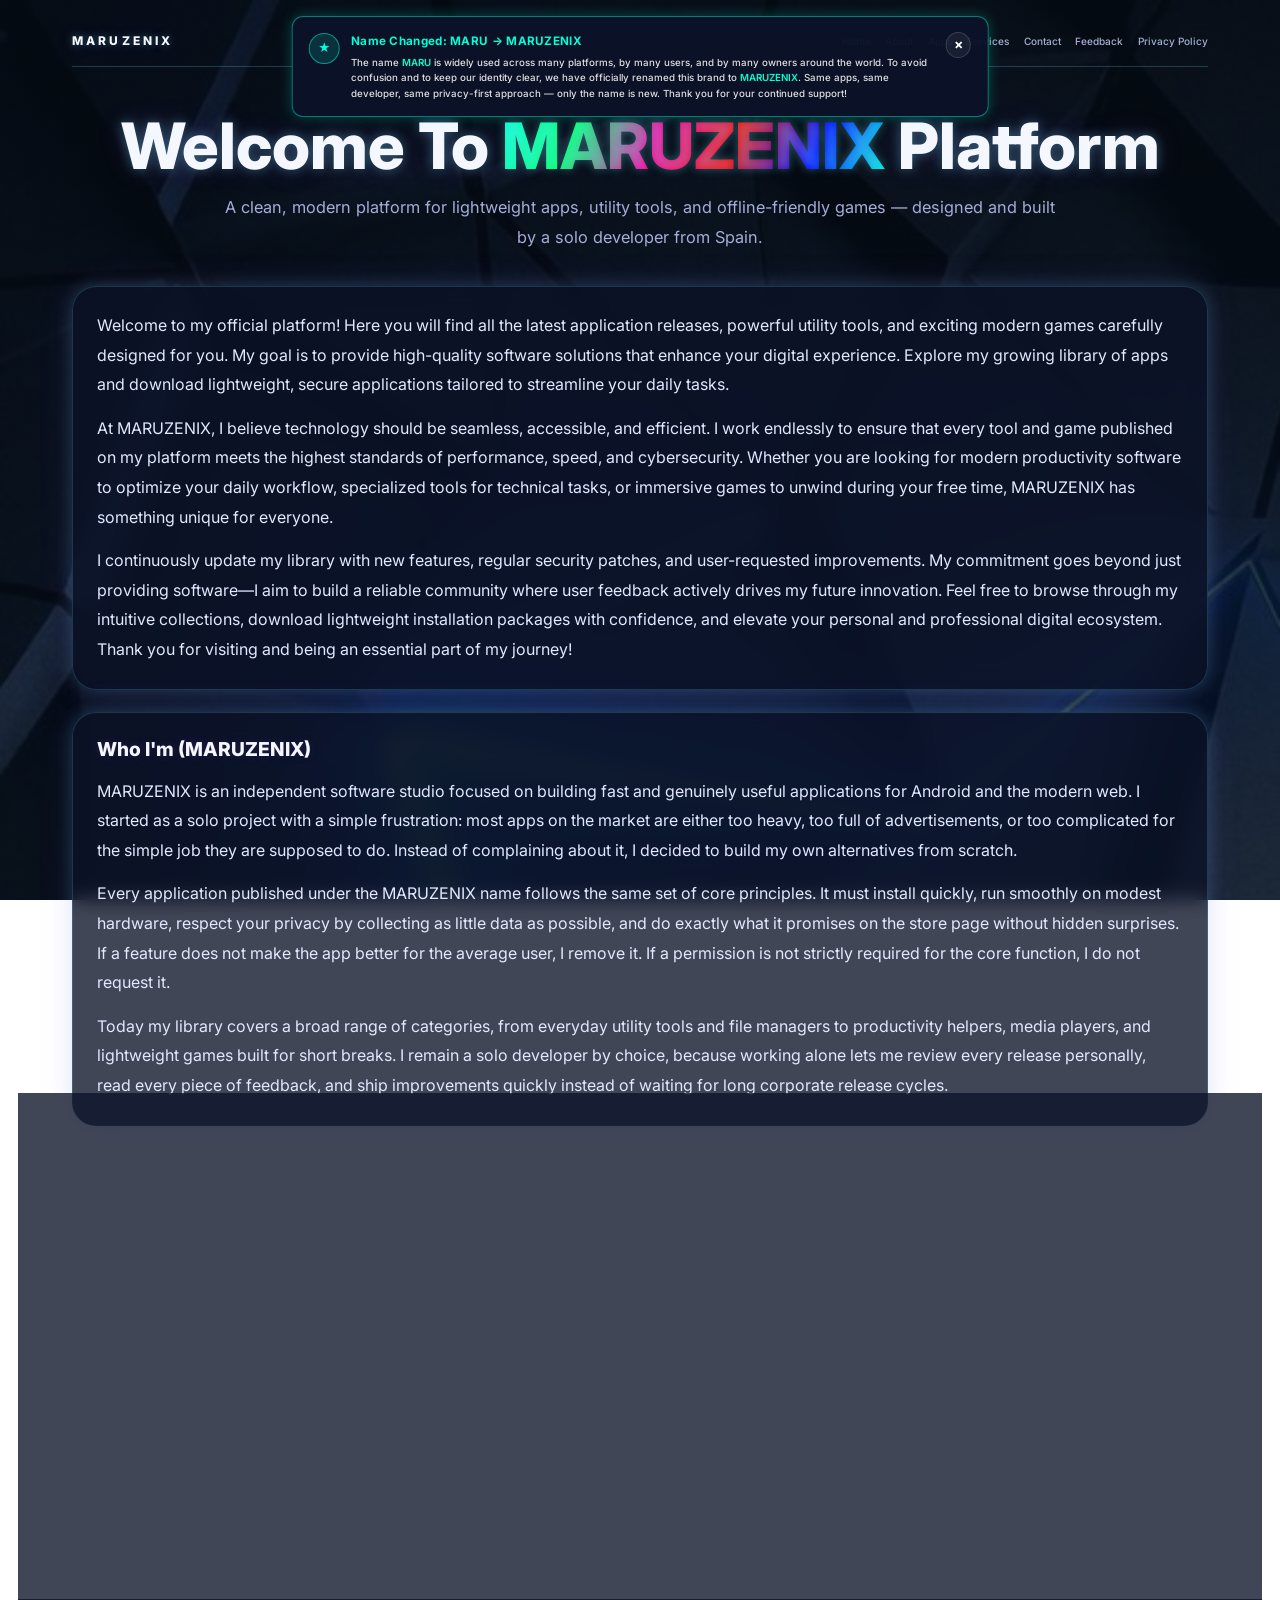
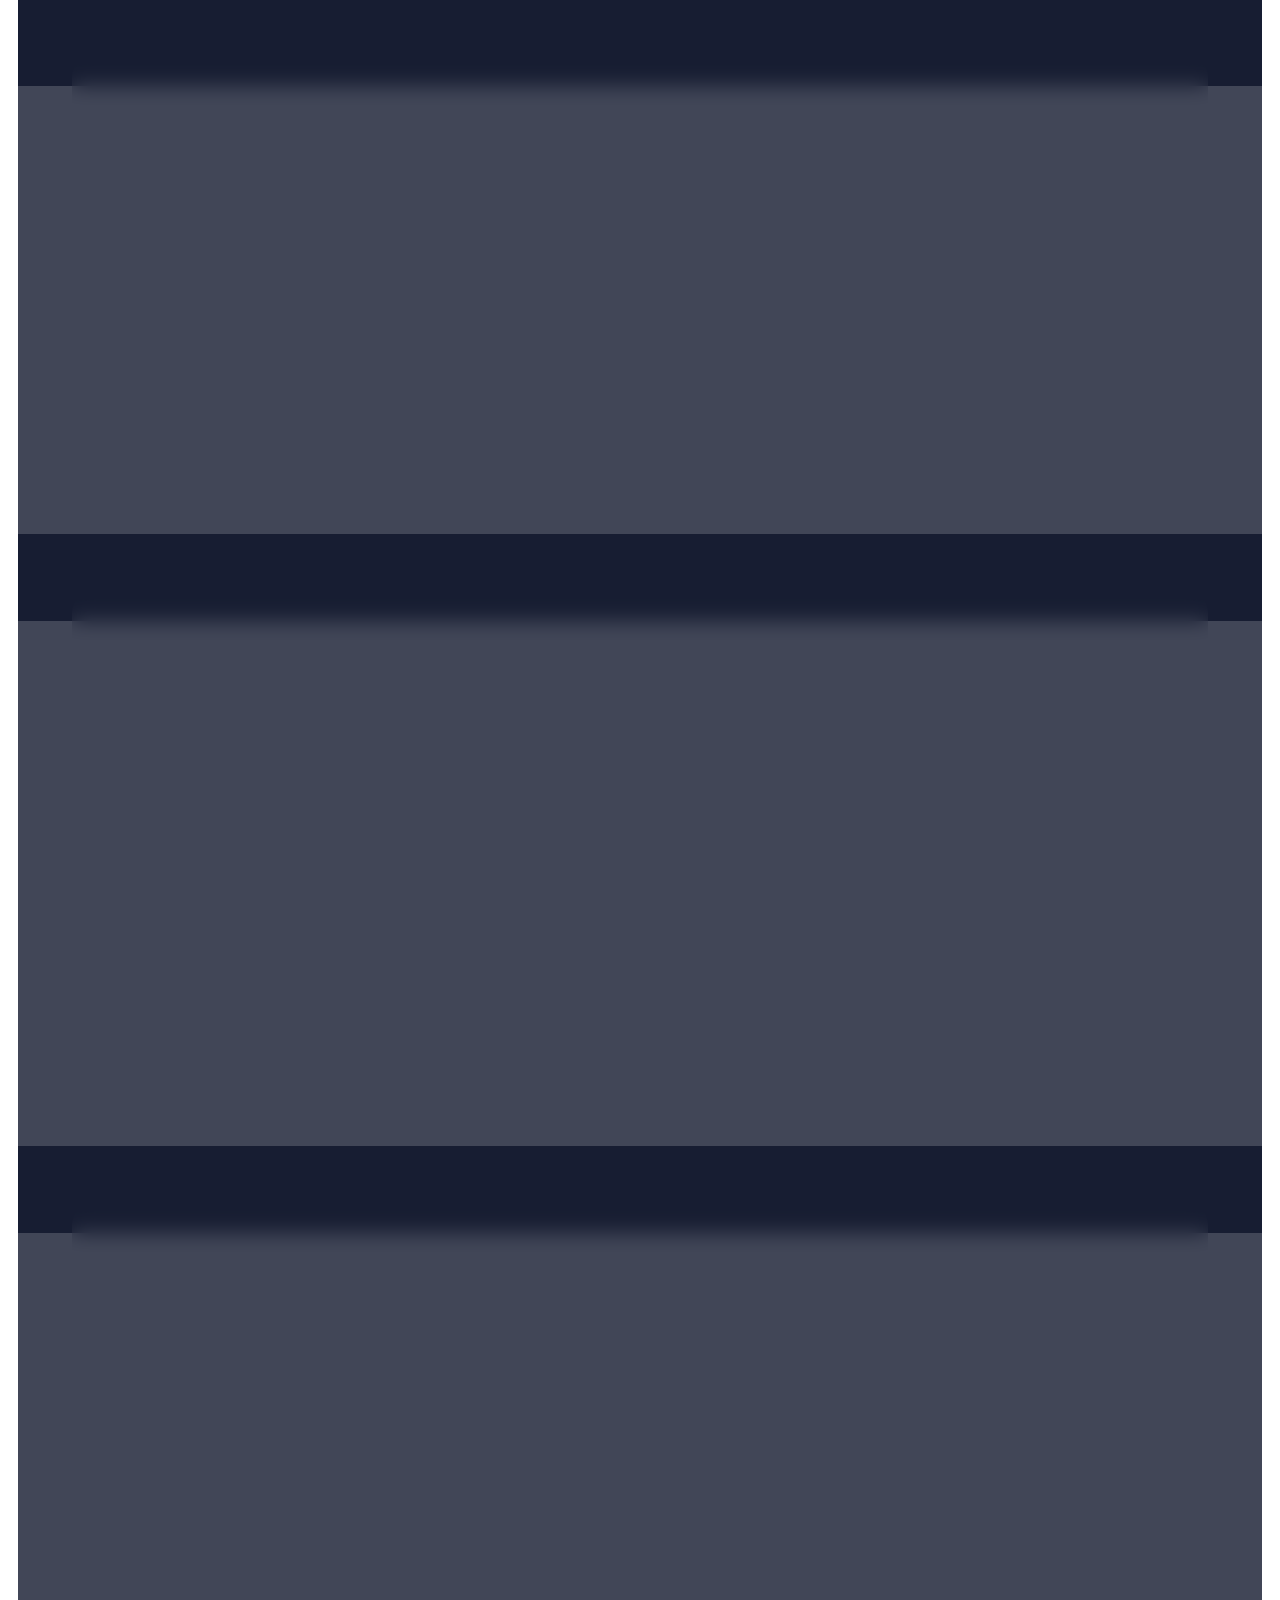
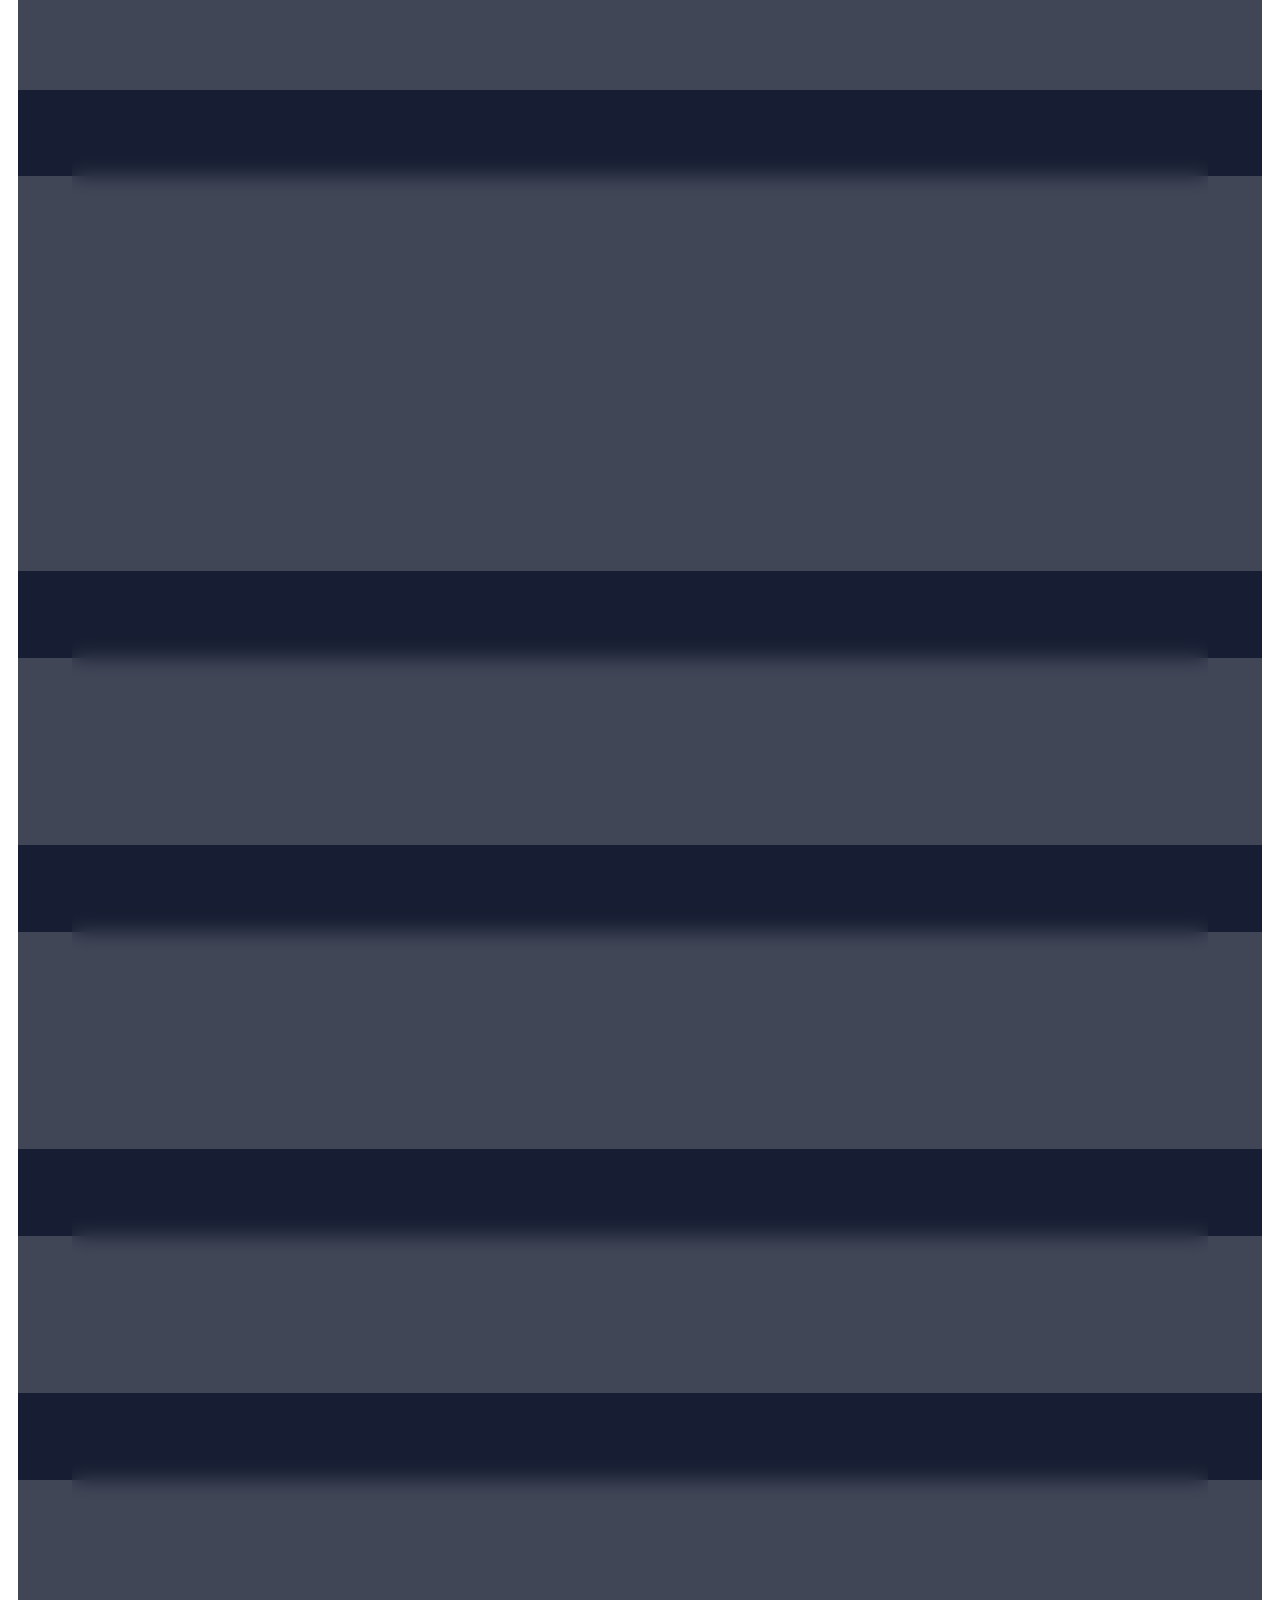
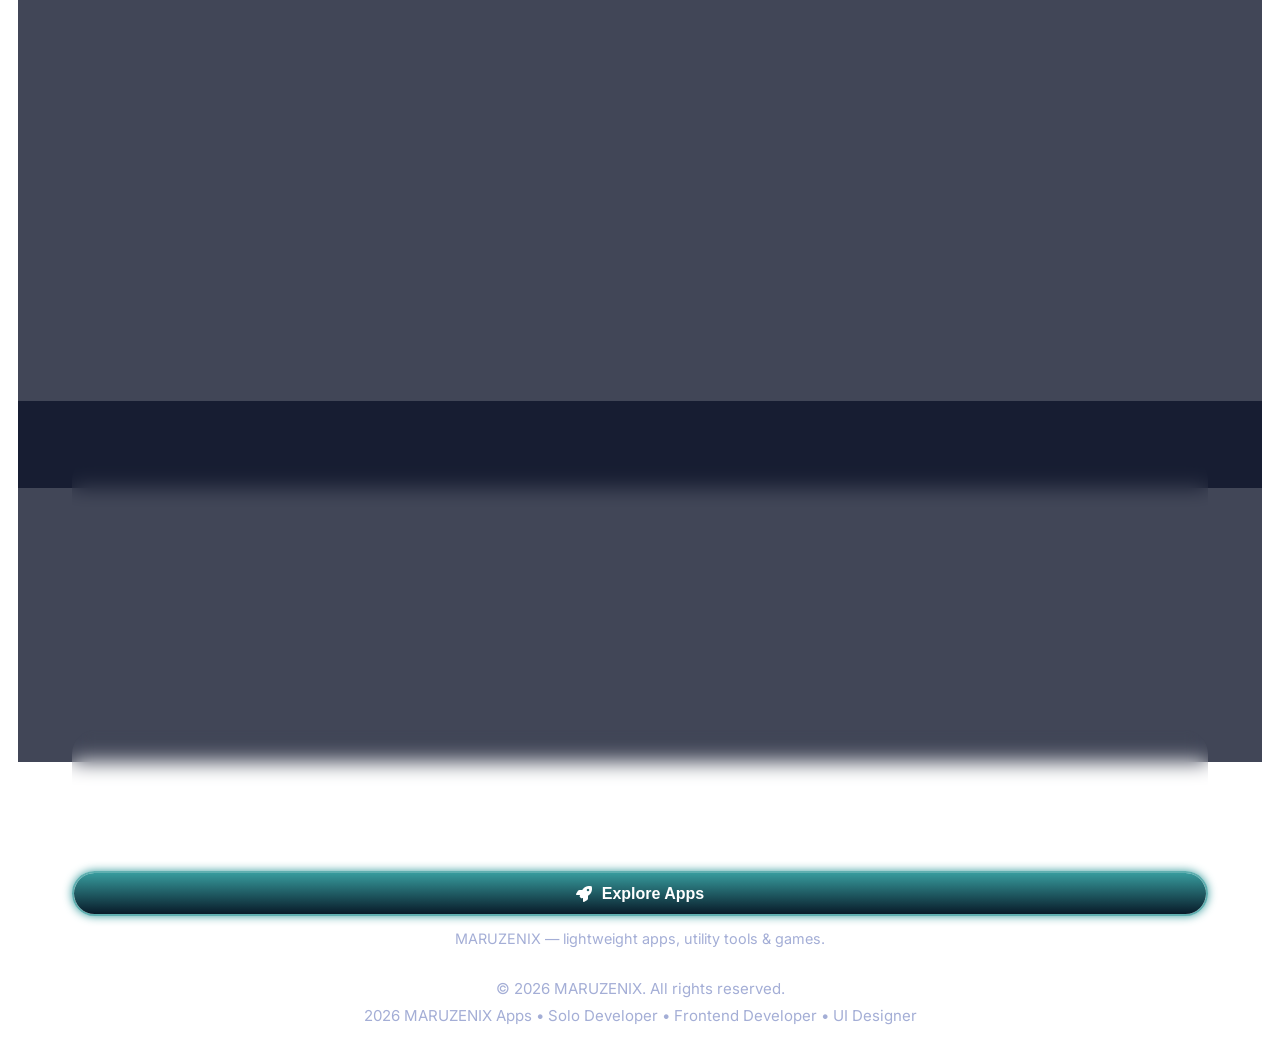
==== commit 526882ff: "Add files via upload" ====
--- a/index.html
+++ b/index.html
@@ -6,12 +6,12 @@
 <meta charset="UTF-8">
   <link rel="icon" type="image/webp" href="icon.webp">
 <meta name="viewport" content="width=device-width, initial-scale=1.0">
-<title>Home - MARU</title>
-  <meta name="description" content="Explore and download top apps, utility tools, and exciting games created by MARU.">
-<meta name="keywords" content="MARU, Apps, Utility Tools, Android Apps, Games">
-<meta name="author" content="MARU">
-
-<meta property="og:title" content="MARU APPS">
+<title>Home - MARUZENIX</title>
+  <meta name="description" content="Explore and download top apps, utility tools, and exciting games created by MARUZENIX.">
+<meta name="keywords" content="MARUZENIX, Apps, Utility Tools, Android Apps, Games">
+<meta name="author" content="MARUZENIX">
+
+<meta property="og:title" content="MARUZENIX APPS">
 <meta property="og:description" content="Discover powerful apps, utility tools, and modern games.">
 <meta property="og:image" content="https://one-manager.github.io/icon.webp">
 <meta property="og:type" content="website">
@@ -97,7 +97,7 @@
 
     <!-- ================= TOPBAR (100% about.html) ================= -->
     <div class="topbar">
-        <div class="logo">MARU</div>
+        <div class="logo">MARUZENIX</div>
         <div class="nav">
             <a href="index.html" class="active">Home</a>
             <a href="about.html">About</a>
@@ -111,7 +111,7 @@
 
     <!-- ================= HERO ================= -->
     <section class="hero">
-        <h1 class="we">Welcome To <span class="highlight">MARU</span> Platform</h1>
+        <h1 class="we">Welcome To <span class="highlight">MARUZENIX</span> Platform</h1>
         <p>A clean, modern platform for lightweight apps, utility tools, and offline-friendly games — designed and built by a solo developer from Spain.</p>
     </section>
 
@@ -120,7 +120,7 @@
         <div class="card">
             <p class="text">Welcome to my official platform! Here you will find all the latest application releases, powerful utility tools, and exciting modern games carefully designed for you. My goal is to provide high-quality software solutions that enhance your digital experience. Explore my growing library of apps and download lightweight, secure applications tailored to streamline your daily tasks.</p>
 
-            <p class="text">At MARU, I believe technology should be seamless, accessible, and efficient. I work endlessly to ensure that every tool and game published on my platform meets the highest standards of performance, speed, and cybersecurity. Whether you are looking for modern productivity software to optimize your daily workflow, specialized tools for technical tasks, or immersive games to unwind during your free time, MARU has something unique for everyone.</p>
+            <p class="text">At MARUZENIX, I believe technology should be seamless, accessible, and efficient. I work endlessly to ensure that every tool and game published on my platform meets the highest standards of performance, speed, and cybersecurity. Whether you are looking for modern productivity software to optimize your daily workflow, specialized tools for technical tasks, or immersive games to unwind during your free time, MARUZENIX has something unique for everyone.</p>
 
             <p class="text">I continuously update my library with new features, regular security patches, and user-requested improvements. My commitment goes beyond just providing software&mdash;I aim to build a reliable community where user feedback actively drives my future innovation. Feel free to browse through my intuitive collections, download lightweight installation packages with confidence, and elevate your personal and professional digital ecosystem. Thank you for visiting and being an essential part of my journey!</p>
         </div>
@@ -129,11 +129,11 @@
     <!-- ================= 2. WHO I'M ================= -->
     <section class="grid" style="grid-template-columns:1fr;margin-top:22px;">
         <div class="card">
-            <h2 class="section-title">Who I'm (MARU)</h2>
-
-            <p class="text">MARU is an independent software studio focused on building fast and genuinely useful applications for Android and the modern web. I started as a solo project with a simple frustration: most apps on the market are either too heavy, too full of advertisements, or too complicated for the simple job they are supposed to do. Instead of complaining about it, I decided to build my own alternatives from scratch.</p>
-
-            <p class="text">Every application published under the MARU name follows the same set of core principles. It must install quickly, run smoothly on modest hardware, respect your privacy by collecting as little data as possible, and do exactly what it promises on the store page without hidden surprises. If a feature does not make the app better for the average user, I remove it. If a permission is not strictly required for the core function, I do not request it.</p>
+            <h2 class="section-title">Who I'm (MARUZENIX)</h2>
+
+            <p class="text">MARUZENIX is an independent software studio focused on building fast and genuinely useful applications for Android and the modern web. I started as a solo project with a simple frustration: most apps on the market are either too heavy, too full of advertisements, or too complicated for the simple job they are supposed to do. Instead of complaining about it, I decided to build my own alternatives from scratch.</p>
+
+            <p class="text">Every application published under the MARUZENIX name follows the same set of core principles. It must install quickly, run smoothly on modest hardware, respect your privacy by collecting as little data as possible, and do exactly what it promises on the store page without hidden surprises. If a feature does not make the app better for the average user, I remove it. If a permission is not strictly required for the core function, I do not request it.</p>
 
             <p class="text">Today my library covers a broad range of categories, from everyday utility tools and file managers to productivity helpers, media players, and lightweight games built for short breaks. I remain a solo developer by choice, because working alone lets me review every release personally, read every piece of feedback, and ship improvements quickly instead of waiting for long corporate release cycles.</p>
         </div>
@@ -198,7 +198,7 @@
     <!-- ================= 5. WHY CHOOSE ================= -->
     <section class="grid" style="grid-template-columns:1fr;margin-top:22px;">
         <div class="card">
-            <h2 class="section-title">Why Users Choose MARU</h2>
+            <h2 class="section-title">Why Users Choose MARUZENIX</h2>
 
             <h3>1. Genuinely Lightweight</h3>
             <p class="text">My builds are optimized for size and memory. I avoid heavy frameworks, unnecessary libraries, and background services that run without a clear reason. The result is an app that opens instantly and closes without leaving anything behind.</p>
@@ -222,7 +222,7 @@
         <div class="card">
             <h2 class="section-title">How I Build My Apps</h2>
 
-            <p class="text">Every MARU application passes through the same development pipeline before it reaches this page. The process is not glamorous, but it is consistent, and consistency is what keeps quality stable across a growing library.</p>
+            <p class="text">Every MARUZENIX application passes through the same development pipeline before it reaches this page. The process is not glamorous, but it is consistent, and consistency is what keeps quality stable across a growing library.</p>
 
             <ul>
                 <li><strong>Research</strong> &mdash; I identify a real, specific problem that existing apps handle poorly.</li>
@@ -273,7 +273,7 @@
         <div class="card">
             <h2 class="section-title">Community and Feedback</h2>
 
-            <p class="text">MARU is shaped by the people who use it. Suggestions sent by users have directly influenced features, interface changes, and even the removal of options that turned out to be confusing. I read every message, and while I cannot implement every request, I always explain my decisions when I decline one.</p>
+            <p class="text">MARUZENIX is shaped by the people who use it. Suggestions sent by users have directly influenced features, interface changes, and even the removal of options that turned out to be confusing. I read every message, and while I cannot implement every request, I always explain my decisions when I decline one.</p>
 
             <p class="text">If you find a bug, please include your device model and Android version&mdash;that single detail usually cuts diagnosis time in half. If you have an idea for a new tool, describe the problem you want solved rather than the exact solution. Understanding the underlying need often leads to a better design than the one originally imagined.</p>
         </div>
@@ -361,12 +361,12 @@
     <button onclick="location.href = 'apps.html'" class="submit-btn" style="display:flex;align-items:center;justify-content:center;gap:10px;text-decoration:none;margin-top:22px;">
         <i class="fas fa-rocket"></i> Explore Apps
     </button>
-    <p style="text-align:center;color:var(--muted);font-size:0.9rem;margin-top:14px;">MARU &mdash; lightweight apps, utility tools &amp; games.</p>
+    <p style="text-align:center;color:var(--muted);font-size:0.9rem;margin-top:14px;">MARUZENIX &mdash; lightweight apps, utility tools &amp; games.</p>
 
     <!-- ================= FOOTER (100% about.html) ================= -->
     <footer>
-        <div class="yearNeed">© MARU. All rights reserved.</div>
-        <div class="line yearNeed">MARU Apps • Solo Developer • Frontend Developer • UI Designer</div>
+        <div class="yearNeed">© MARUZENIX. All rights reserved.</div>
+        <div class="line yearNeed">MARUZENIX Apps • Solo Developer • Frontend Developer • UI Designer</div>
     </footer>
 
 </div>
@@ -379,7 +379,7 @@
       if (hero) hero.classList.add("heroLoaded");
     });
 
-    const observerOptions = { threshold: 0.1, rootMargin: '0px 0px -50px 0px' };
+    const observerOptions = { threshold: 0, rootMargin: '0px' };
     const observer = new IntersectionObserver((entries) => {
       entries.forEach(entry => {
         if (entry.isIntersecting) {
@@ -413,6 +413,7 @@
     });
 </script>
 <script src="/analytics.js"></script>
+ <script src="popup.js"></script>
 
 </body>
 </html>
--- a/main.css
+++ b/main.css
@@ -20,10 +20,9 @@
   *{box-sizing:border-box;margin:0;padding:0}  
   body{  
     font-family:'Inter',sans-serif;  
-    background:  
-      radial-gradient(circle at top left, rgba(110,231,255,.14), transparent 24%),  
-      radial-gradient(circle at top right, rgba(168,85,247,.12), transparent 28%),  
-      linear-gradient(180deg, #040711 0%, #050816 100%);  
+      background: linear-gradient(rgba(5, 12, 20, 0.85), rgba(5, 12, 20, 0.75)), url(background.webp);
+      background-attachment: fixed;
+      background-size: cover;
     color:var(--text);  
     min-height:100vh;  
     overflow-x:hidden;  
